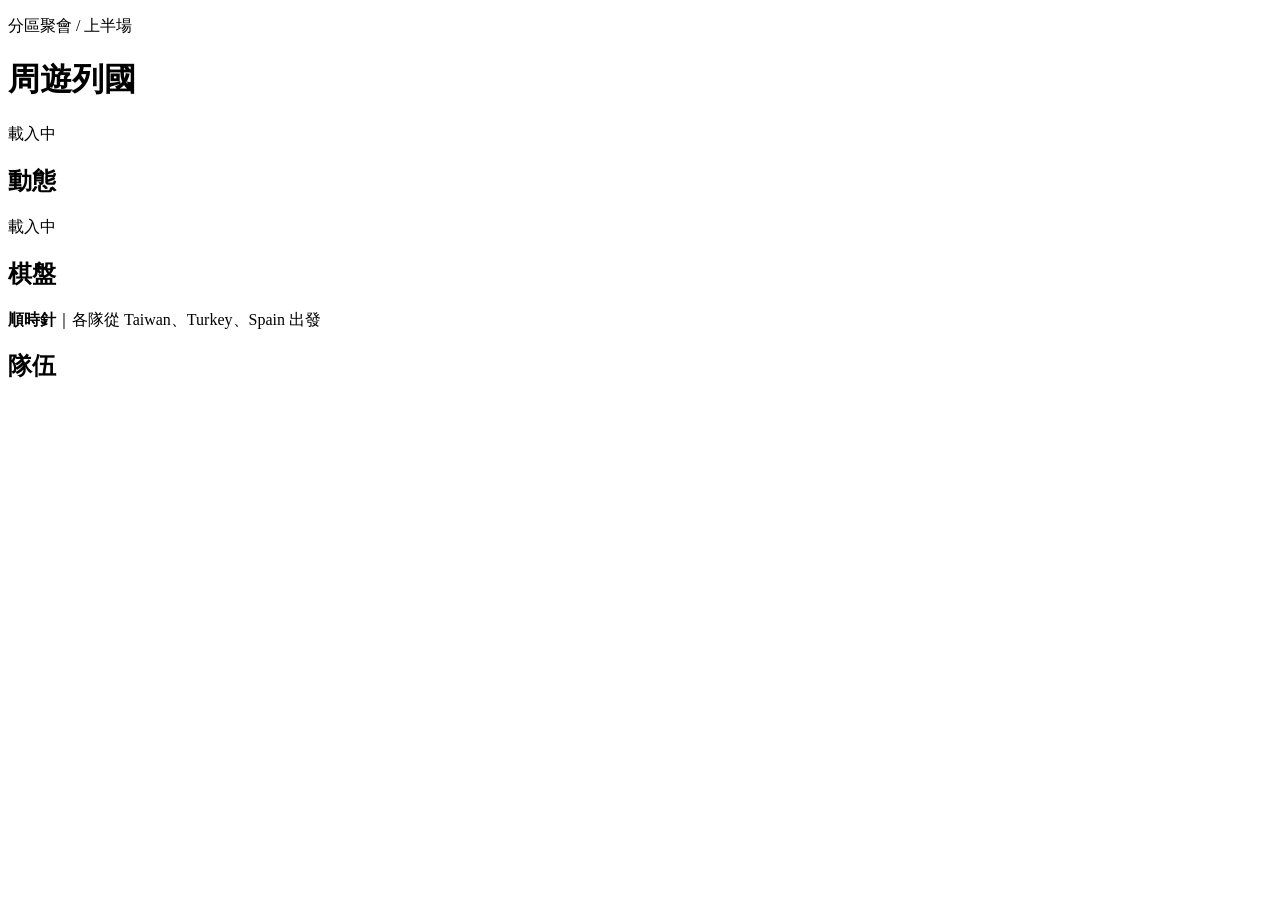
==== index.html @ 6ffcc4c1 "Add files via upload" ====
<!doctype html>
<html lang="zh-Hant">
<head>
<meta charset="utf-8">
<meta name="viewport" content="width=device-width,initial-scale=1,viewport-fit=cover">
<title>遊戲｜周遊列國｜World Check-in</title>
<meta name="description" content="分區聚會上半場「周遊列國」即時棋盤：20 國、3 隊、限時打卡佔領。">
<script>try{var t=localStorage.getItem("theme");if(t)document.documentElement.dataset.theme=t}catch(e){}</script>
<link rel="stylesheet" href="assets/site.css?v=20261111180000">
<link rel="stylesheet" href="assets/game.css?v=20261111180000">
</head>
<body data-wide="1">
<main class="wrap wide">
  <header class="page-head">
    <p class="crumb">分區聚會 / 上半場</p>
    <h1>周遊列國</h1>
    <p class="lede" id="lede">載入中</p>
  </header>

  <div class="stack">
  <section>
    <div class="sec-head"><h2>動態</h2></div>
    <div class="feed" id="feed"><div class="ev first"><span class="dot"></span><span class="msg">載入中</span></div></div>
  </section>

  <div class="play">
    <section>
      <div class="sec-head"><h2>棋盤</h2></div>
      <p class="starttag"><b>順時針</b>｜各隊從 Taiwan、Turkey、Spain 出發</p>
      <div class="board" id="board"></div>
      <section id="reveal-sec" hidden style="margin-top:48px">
        <div class="sec-head"><h2>食材揭曉</h2></div>
        <div id="reveal"></div>
      </section>
    </section>
    <aside class="side">
      <section id="admin-sec" hidden><div id="adminBox"></div></section>
      <section>
        <div class="sec-head"><h2>隊伍</h2></div>
        <div id="teams" style="display:grid;gap:32px"><div id="tc0"></div><div id="tc1"></div><div id="tc2"></div></div>
      </section>
    </aside>
  </div>
  </div>
</main>
<div class="toast" id="toast"></div>
<div class="modal" id="modal"><img id="modalImg" alt=""><div id="modalCap"></div></div>
<script src="assets/config.js?v=20261111180000"></script>
<script src="assets/site.js?v=20261111180000"></script>
<script src="assets/game.js?v=20261111180000"></script>
</body>
</html>
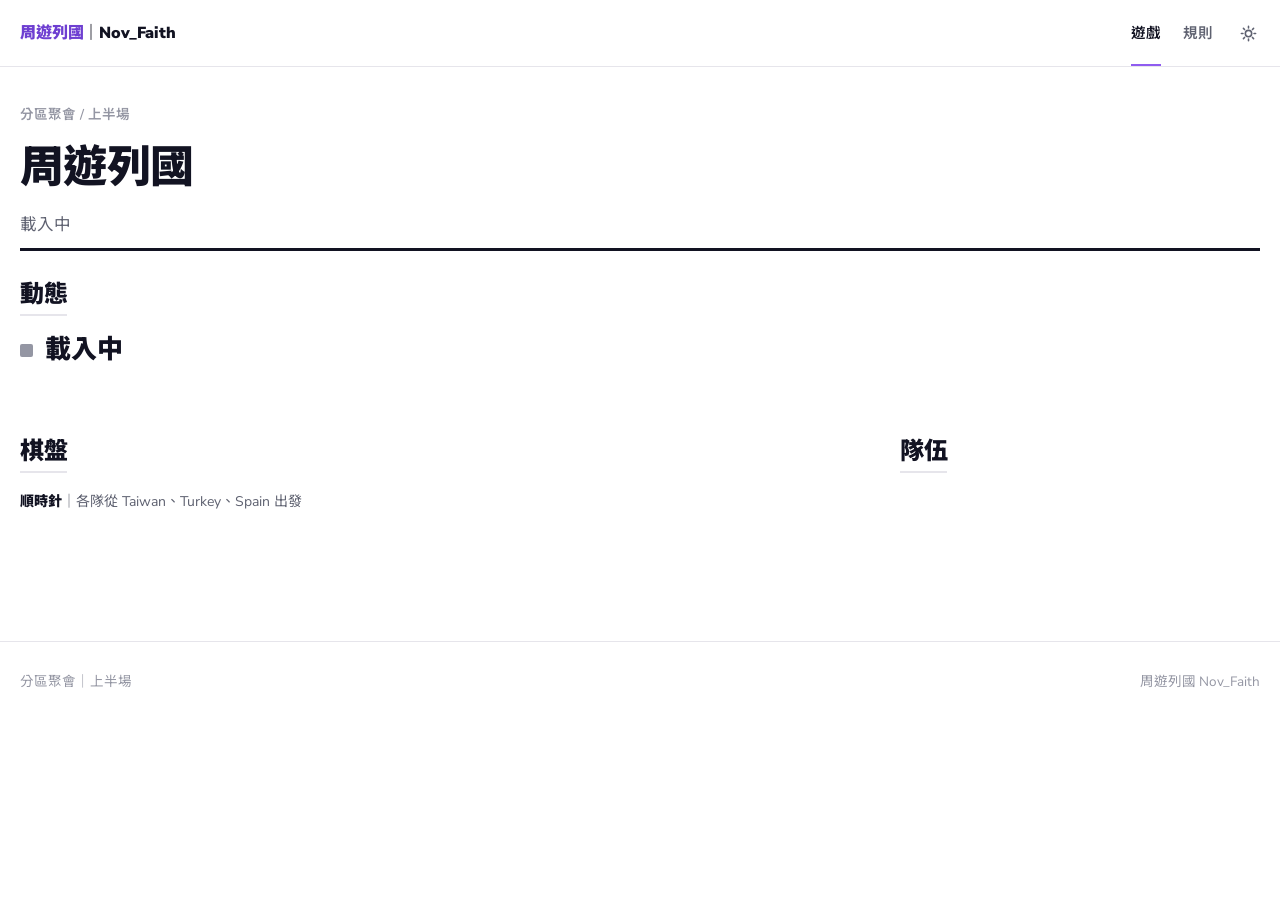
==== commit b7e8a7b3: "Add files via upload" ====
--- a/index.html
+++ b/index.html
@@ -3,11 +3,11 @@
 <head>
 <meta charset="utf-8">
 <meta name="viewport" content="width=device-width,initial-scale=1,viewport-fit=cover">
-<title>遊戲｜周遊列國｜World Check-in</title>
+<title>遊戲｜周遊列國｜Nov_Faith</title>
 <meta name="description" content="分區聚會上半場「周遊列國」即時棋盤：20 國、3 隊、限時打卡佔領。">
 <script>try{var t=localStorage.getItem("theme");if(t)document.documentElement.dataset.theme=t}catch(e){}</script>
-<link rel="stylesheet" href="assets/site.css?v=20261111180000">
-<link rel="stylesheet" href="assets/game.css?v=20261111180000">
+<link rel="stylesheet" href="site.css?v=20261111180000">
+<link rel="stylesheet" href="game.css?v=20261111180000">
 </head>
 <body data-wide="1">
 <main class="wrap wide">
@@ -45,8 +45,8 @@
 </main>
 <div class="toast" id="toast"></div>
 <div class="modal" id="modal"><img id="modalImg" alt=""><div id="modalCap"></div></div>
-<script src="assets/config.js?v=20261111180000"></script>
-<script src="assets/site.js?v=20261111180000"></script>
-<script src="assets/game.js?v=20261111180000"></script>
+<script src="config.js?v=20261111180000"></script>
+<script src="site.js?v=20261111180000"></script>
+<script src="game.js?v=20261111180000"></script>
 </body>
 </html>
--- a/site.css
+++ b/site.css
@@ -0,0 +1,212 @@
+/* 台大商研、國企推甄分享 — shared styles.
+   Editorial, rule-separated layout instead of card grids.
+   Light = Notion (white, purple), dark = Linear (#121322, indigo). Nunito Sans ≈ Avenir Next, loaded from Google Fonts for macOS + Windows. */
+@import url("https://fonts.googleapis.com/css2?family=Nunito+Sans:opsz,wght@6..12,400;6..12,600;6..12,700;6..12,800;6..12,900&family=Noto+Sans+TC:wght@400;500;700;900&display=swap");
+
+:root{
+  --bg:#FFFFFF; --bg-soft:#F7F6F3; --surface:#FFFFFF; --ink:#121322; --muted:#5E6170; --faint:#9496A3; --line:#E6E5EB; --rule:#121322;
+  --accent:#8F5CF0; --accent-ink:#6E3FD1; --accent-soft:#F1EAFE; --mark:rgba(160,110,245,.28); --on-accent:#FFFFFF;
+  --stamp:#B8410E; --stamp-soft:#FBEDE5;
+  --sc:#946000; --sc-soft:#FBF1DA; --ec:#0E7A5C; --ec-soft:#E1F3EC;
+  --shadow:none;
+  --f-body:"Nunito Sans","Noto Sans TC","PingFang TC","Microsoft JhengHei",sans-serif;
+  --f-display:var(--f-body); --f-mono:var(--f-body);
+  --radius:6px;
+  color-scheme:light;
+}
+@media (prefers-color-scheme:dark){:root:not([data-theme="light"]){
+  --bg:#121322; --bg-soft:#181A2C; --surface:#121322; --ink:#E3E4E6; --muted:#A1A4B5; --faint:#6F7287; --line:#26283C; --rule:#E3E4E6;
+  --accent:#606ACC; --accent-ink:#9EA5F4; --accent-soft:#1E2142; --mark:rgba(96,106,204,.45); --on-accent:#FFFFFF;
+  --stamp:#F2A07C; --stamp-soft:#2E201E;
+  --sc:#E6BB61; --sc-soft:#2B2416; --ec:#62CFA9; --ec-soft:#152B25;
+  color-scheme:dark}}
+:root[data-theme="dark"]{
+  --bg:#121322; --bg-soft:#181A2C; --surface:#121322; --ink:#E3E4E6; --muted:#A1A4B5; --faint:#6F7287; --line:#26283C; --rule:#E3E4E6;
+  --accent:#606ACC; --accent-ink:#9EA5F4; --accent-soft:#1E2142; --mark:rgba(96,106,204,.45); --on-accent:#FFFFFF;
+  --stamp:#F2A07C; --stamp-soft:#2E201E;
+  --sc:#E6BB61; --sc-soft:#2B2416; --ec:#62CFA9; --ec-soft:#152B25;
+  color-scheme:dark}
+
+/* 商研 = 紫、國企 = 青綠。國企頁把 accent 換成青綠。 */
+:root{--ba:#B1203F;--ib:#0B7A69}
+@media (prefers-color-scheme:dark){:root:not([data-theme="light"]){--ba:#F27D93;--ib:#5FD3BC}}
+:root[data-theme="dark"]{--ba:#F27D93;--ib:#5FD3BC}
+:root[data-dept="ba"]{--accent:#C8264A;--accent-ink:#A11D3A;--accent-soft:#FBE8ED;--mark:rgba(214,38,72,.20)}
+@media (prefers-color-scheme:dark){:root[data-dept="ba"]:not([data-theme="light"]){--accent:#EC6A86;--accent-ink:#F5A2B4;--accent-soft:#3A1E26;--mark:rgba(240,100,130,.36)}}
+:root[data-dept="ba"][data-theme="dark"]{--accent:#EC6A86;--accent-ink:#F5A2B4;--accent-soft:#3A1E26;--mark:rgba(240,100,130,.36)}
+:root[data-dept="ib"]{--accent:#16A08A;--accent-ink:#0B7563;--accent-soft:#E0F3EF;--mark:rgba(22,160,138,.24)}
+@media (prefers-color-scheme:dark){:root[data-dept="ib"]:not([data-theme="light"]){--accent:#3FBFA6;--accent-ink:#6FD8C3;--accent-soft:#15302B;--mark:rgba(63,191,166,.35)}}
+:root[data-dept="ib"][data-theme="dark"]{--accent:#3FBFA6;--accent-ink:#6FD8C3;--accent-soft:#15302B;--mark:rgba(63,191,166,.35)}
+.d-ba{color:var(--ba)}.d-ib{color:var(--ib)}
+/* 半截螢光筆：商研紫、國企青綠 */
+:root{--mark-ba:rgba(214,38,72,.20);--mark-ib:rgba(22,170,145,.26)}
+:root[data-theme="dark"]{--mark-ba:rgba(240,100,130,.36);--mark-ib:rgba(63,191,166,.38)}
+@media (prefers-color-scheme:dark){:root:not([data-theme="light"]){--mark-ba:rgba(240,100,130,.36);--mark-ib:rgba(63,191,166,.38)}}
+.hl-ba{background:linear-gradient(transparent 55%,var(--mark-ba) 55%);padding:0 2px}
+.hl-ib{background:linear-gradient(transparent 55%,var(--mark-ib) 55%);padding:0 2px}
+
+*{box-sizing:border-box}
+[hidden]{display:none!important}
+html{-webkit-text-size-adjust:100%}
+body{margin:0;background:var(--bg);color:var(--ink);font-family:var(--f-body);font-size:16px;line-height:1.8;-webkit-font-smoothing:antialiased}
+a{color:inherit;text-decoration:underline;text-decoration-color:var(--accent);text-decoration-thickness:1.5px;text-underline-offset:4px}
+a:hover{color:var(--accent-ink);text-decoration-thickness:2.5px}
+:focus-visible{outline:2px solid var(--accent);outline-offset:3px}
+h1,h2,h3{font-weight:900;letter-spacing:-.015em;line-height:1.25;margin:0}
+h1{font-size:clamp(32px,5vw,44px)}
+h2{font-size:24px}
+h3{font-size:18px;font-weight:800}
+p{margin:0}
+mark{background:linear-gradient(transparent 55%,var(--mark) 55%);color:inherit;padding:0 1px}
+.wrap{max-width:1080px;margin:0 auto;padding-left:max(20px,env(safe-area-inset-left,0px));padding-right:max(20px,env(safe-area-inset-right,0px))}
+.narrow{max-width:760px}
+.muted{color:var(--muted)}
+.small{font-size:14px}
+
+/* header */
+.topbar{position:sticky;top:0;z-index:40;border-bottom:1px solid var(--line);background:var(--bg)}
+.topbar .wrap{display:flex;align-items:center;gap:24px;min-height:64px}
+.brand{font-weight:900;font-size:16px;text-decoration:none;white-space:nowrap;letter-spacing:-.01em}
+.brand:hover{color:inherit}
+.brand span{color:var(--accent-ink)}
+.menu{display:flex;gap:22px;overflow-x:auto;scrollbar-width:none;margin-left:auto;min-width:0}
+.menu::-webkit-scrollbar{display:none}
+.menu a{flex:none;font-size:14.5px;font-weight:600;color:var(--muted);text-decoration:none;padding:20px 0 18px;border-bottom:2px solid transparent;white-space:nowrap}
+.menu a:hover{color:var(--ink)}
+.menu a[aria-current="page"]{color:var(--ink);border-bottom-color:var(--accent)}
+@media (max-width:760px){
+  .topbar .wrap{flex-wrap:wrap;gap:0 16px;padding-top:12px}
+  .menu{order:3;width:100%;margin-left:0;gap:18px}
+  .menu a{padding:10px 0 10px}
+}
+
+/* 顯示設定 */
+.prefs{position:relative;flex:none}
+.prefs-btn{display:flex;align-items:center;gap:6px;font:inherit;font-size:14px;font-weight:700;color:var(--muted);background:none;border:0;padding:6px 2px;cursor:pointer}
+.prefs-btn svg{width:19px;height:19px}
+.prefs-btn:hover,.prefs.open .prefs-btn,.prefs:hover .prefs-btn{color:var(--ink)}
+.prefs-pop{position:absolute;right:0;top:100%;min-width:220px;padding:14px 16px 12px;background:var(--bg);border:1px solid var(--line);border-radius:8px;box-shadow:0 14px 40px rgba(18,19,34,.14);opacity:0;visibility:hidden;transform:translateY(4px);transition:opacity .15s,transform .15s,visibility .15s;z-index:50}
+.prefs-pop::before{content:"";position:absolute;left:0;right:0;top:-12px;height:12px}
+.prefs:hover .prefs-pop,.prefs:focus-within .prefs-pop,.prefs.open .prefs-pop{opacity:1;visibility:visible;transform:none}
+.prefs .grp{font-size:12px;font-weight:800;color:var(--faint);margin:0 0 4px}
+.prefs .grp+.opts{margin-bottom:12px}
+.prefs .opts:last-child{margin-bottom:0}
+.prefs .opts{display:flex;gap:4px}
+.prefs .opts button{font:inherit;font-size:14px;font-weight:700;border:0;background:none;padding:4px 6px;border-radius:4px;color:var(--muted);cursor:pointer}
+.prefs .opts button:hover{background:var(--bg-soft);color:var(--ink)}
+.prefs .opts button[aria-pressed="true"]{color:var(--ink);font-weight:900}
+.prefs .opts button span{background:none;padding:0 2px}
+.prefs .opts button[aria-pressed="true"] .hl-ba{background:linear-gradient(transparent 55%,var(--mark-ba) 55%)}
+.prefs .opts button[aria-pressed="true"] .hl-ib{background:linear-gradient(transparent 55%,var(--mark-ib) 55%)}
+.prefs .opts button[aria-pressed="true"] .hl-all{background:linear-gradient(transparent 55%,var(--mark) 55%)}
+:root[data-only="ba"] [data-d="ib"],:root[data-only="ib"] [data-d="ba"]{display:none!important}
+:root[data-only] .cmp.two{table-layout:auto}
+
+.only-note{font-size:14px;color:var(--muted);margin:0}
+.only-note button{font:inherit;font-weight:800;color:var(--ink);background:none;border:0;padding:0;margin-left:6px;cursor:pointer;text-decoration:underline;text-decoration-color:var(--accent);text-underline-offset:4px}
+
+/* search */
+.search{position:relative;flex:0 1 190px;min-width:110px}
+.search input{width:100%;font:inherit;font-size:14px;line-height:1.4;padding:7px 10px 7px 30px;border:1px solid var(--line);border-radius:6px;color:var(--ink);
+  background:var(--bg-soft) no-repeat 10px center/14px url("data:image/svg+xml,%3Csvg xmlns='http://www.w3.org/2000/svg' viewBox='0 0 24 24' fill='none' stroke='%239496A3' stroke-width='2.4' stroke-linecap='round'%3E%3Ccircle cx='11' cy='11' r='7'/%3E%3Cpath d='m20 20-4-4'/%3E%3C/svg%3E")}
+.search input::placeholder{color:var(--faint)}
+.search input:focus{outline:none;border-color:var(--accent);background-color:var(--bg)}
+.search input::-webkit-search-cancel-button{-webkit-appearance:none}
+.sresults{position:absolute;right:0;top:calc(100% + 10px);width:min(540px,calc(100vw - 32px));max-height:min(70vh,560px);overflow:auto;background:var(--bg);border:1px solid var(--line);border-radius:8px;box-shadow:0 14px 40px rgba(18,19,34,.14);z-index:50;padding:6px 0}
+.sresults .grp{font-size:12px;font-weight:800;color:var(--faint);padding:12px 16px 4px;margin:0}
+.sresults a{display:grid;gap:1px;padding:8px 16px;text-decoration:none}
+.sresults a:hover,.sresults a.on{background:var(--bg-soft);color:inherit}
+.sresults .t{font-weight:800;font-size:14.5px;line-height:1.5}
+.sresults .s{font-size:13px;color:var(--muted);line-height:1.6}
+.sresults mark{background:var(--mark);padding:0 1px;border-radius:2px}
+.sresults .empty{padding:12px 16px;color:var(--muted);font-size:14px;margin:0}
+
+@media (max-width:760px){
+  .brand{order:1}
+  .prefs{order:1;margin-left:auto}
+  .search{order:2;flex:1 1 100%;margin-top:10px;position:static}
+  .topbar .wrap{position:relative}
+  .sresults{left:16px;right:16px;width:auto;top:calc(100% + 4px)}
+}
+
+/* page heading */
+main{padding-bottom:88px}
+.page-head{padding-block:48px 8px;display:grid;gap:14px;border-bottom:3px solid var(--rule);padding-bottom:24px;margin-bottom:28px}
+.crumb{font-size:13.5px;color:var(--faint);font-weight:600}
+.crumb a{color:var(--muted);text-decoration-color:var(--line)}
+.lede{color:var(--muted);font-size:16.5px}
+
+.stack{display:grid;gap:56px}
+section{display:grid;gap:16px}
+.sec-head{display:grid;gap:6px}
+.sec-head h2,.faq-group h2{display:flex;gap:14px;align-items:baseline;justify-self:start;width:fit-content;padding-bottom:5px;border-bottom:2px solid var(--line)}
+.sec-head h2 .no{font-size:15px;font-weight:900;color:var(--accent-ink);font-variant-numeric:tabular-nums}
+
+/* lists */
+.rules{list-style:none;margin:0;padding:0}
+.rules>li{border-top:1px solid var(--line);padding:16px 0}
+.rules>li:last-child{border-bottom:1px solid var(--line)}
+.links-inline{display:flex;flex-wrap:wrap;gap:6px 22px;font-weight:700}
+
+/* 心得文 */
+.src-cols{display:grid;grid-template-columns:repeat(2,minmax(0,1fr));column-gap:56px}
+@media (max-width:820px){.src-cols{grid-template-columns:1fr}}
+.src-year{display:grid;grid-template-columns:84px 1fr;gap:18px;border-top:1px solid var(--line);padding:18px 0;align-content:start}
+.src-year .yr{font-weight:900;font-size:28px;line-height:1;font-variant-numeric:tabular-nums;letter-spacing:-.02em}
+.src-items{list-style:none;margin:0;padding:0;display:grid;gap:12px}
+.src-items li{display:grid;gap:2px}
+.src-items a{font-weight:700;line-height:1.55}
+.src-items .meta{font-size:13px;color:var(--faint);font-weight:600;display:flex;flex-wrap:wrap;gap:4px 8px;align-items:center}
+.site{display:inline-block;font-size:11.5px;font-weight:800;letter-spacing:.02em;line-height:1;padding:4px 7px;border-radius:4px}
+.site.dcard{background:#006AA6;color:#fff}
+.site.notion,.site.ptt{background:#E9E9E7;color:#37352F}
+.site.medium{background:#000;color:#fff}
+.site.mine{background:var(--accent);color:var(--on-accent)}
+:root[data-theme="dark"] .site.notion,:root[data-theme="dark"] .site.ptt{background:#2E3045;color:#D5D7E0}
+:root[data-theme="dark"] .site.medium{box-shadow:inset 0 0 0 1px #3A3C52}
+@media (prefers-color-scheme:dark){:root:not([data-theme="light"]) .site.notion,:root:not([data-theme="light"]) .site.ptt{background:#2E3045;color:#D5D7E0}:root:not([data-theme="light"]) .site.medium{box-shadow:inset 0 0 0 1px #3A3C52}}
+@media (max-width:560px){.src-year{grid-template-columns:1fr;gap:10px}}
+.src-past{margin-top:36px;display:grid;gap:12px}
+.src-past h3{font-size:16px;padding-bottom:10px;border-bottom:2px solid var(--rule)}
+.src-past table{border-collapse:collapse;width:100%;font-size:14.5px}
+.src-past th{text-align:left;font-size:12.5px;font-weight:800;color:var(--faint);padding:0 16px 8px 0;border-bottom:1px solid var(--line)}
+.src-past td{padding:10px 16px 10px 0;border-bottom:1px dashed var(--line);vertical-align:top}
+.src-past td.y{font-weight:900;font-variant-numeric:tabular-nums;width:72px}
+.src-past td.h{color:var(--faint);font-size:13px;font-weight:600;white-space:nowrap;width:72px}
+.src-past td a{font-weight:600}
+
+main h2,.src-year,.src-past,.faq-group{scroll-margin-top:84px}
+
+/* side outline rail */
+.rail{position:fixed;right:22px;top:50%;transform:translateY(-50%);z-index:35;display:flex;flex-direction:column;align-items:flex-end;gap:9px;padding:10px 0 10px 18px}
+.rail button{display:block;width:16px;height:3px;border:0;padding:0;border-radius:2px;background:var(--line);cursor:pointer;transition:width .15s,background .15s}
+.rail button.on{width:24px;background:var(--ink)}
+.rail button:hover{background:var(--accent)}
+.rail-pop{position:absolute;right:40px;top:50%;transform:translateY(-50%);min-width:180px;max-width:260px;max-height:70vh;overflow:auto;background:var(--bg);border:1px solid var(--line);border-radius:8px;box-shadow:0 14px 40px rgba(18,19,34,.14);padding:6px;opacity:0;visibility:hidden;transition:opacity .15s,visibility .15s}
+.rail:hover .rail-pop,.rail:focus-within .rail-pop{opacity:1;visibility:visible}
+.rail-pop a{display:block;padding:6px 10px;border-radius:5px;font-size:13.5px;color:var(--muted);text-decoration:none;white-space:nowrap;overflow:hidden;text-overflow:ellipsis}
+.rail-pop a:hover{background:var(--bg-soft);color:var(--ink)}
+.rail-pop a.on{color:var(--ink);font-weight:800}
+.rail-pop a.sub{padding-left:22px;font-size:13px}
+@media (max-width:1200px){.rail{display:none}}
+
+/* footer */
+.foot{border-top:1px solid var(--line);padding-block:28px 48px;color:var(--faint);font-size:13.5px}
+.foot .wrap{display:flex;flex-wrap:wrap;gap:8px 24px;justify-content:space-between}
+.foot a{color:var(--muted);text-decoration-color:var(--line)}
+
+@media (prefers-reduced-motion:reduce){*{transition:none!important;scroll-behavior:auto!important}}
+
+@media (max-width:760px){
+  .search{flex:1 1 0}
+}
+
+/* left section index (wide screens only) */
+.lidx{position:fixed;top:132px;left:max(20px,calc((100vw - 1080px)/2 - 196px));width:168px;z-index:30;display:grid;gap:2px;padding-left:2px}
+.lidx a{display:grid;grid-template-columns:26px 1fr;align-items:baseline;padding:7px 0 7px 12px;border-left:2px solid var(--line);color:var(--faint);text-decoration:none;font-size:14px;line-height:1.35;transition:color .15s,border-color .15s}
+.lidx a .n{font-size:12px;font-weight:900;font-variant-numeric:tabular-nums}
+.lidx a:hover{color:var(--ink)}
+.lidx a.on{color:var(--ink);font-weight:800;border-left-color:var(--accent)}
+.lidx a.on .n{color:var(--accent-ink)}
+.lidx a[hidden]{display:none}
+@media (max-width:1439px){.lidx{display:none}}
--- a/game.css
+++ b/game.css
@@ -0,0 +1,120 @@
+/* 遊戲頁專用：延續 site.css 的編輯風（細線分隔、無卡片陰影、半截螢光筆）。 */
+:root{--t0:#5E86C7;--t1:#E3B84F;--t2:#6BAA82;--m0:rgba(94,134,199,.34);--m1:rgba(227,184,79,.42);--m2:rgba(107,170,130,.38)}
+:root[data-theme="dark"]{--m0:rgba(94,134,199,.5);--m1:rgba(227,184,79,.45);--m2:rgba(107,170,130,.5)}
+@media (prefers-color-scheme:dark){:root:not([data-theme="light"]){--m0:rgba(94,134,199,.5);--m1:rgba(227,184,79,.45);--m2:rgba(107,170,130,.5)}}
+.hl-t0{background:linear-gradient(transparent 55%,var(--m0) 55%);padding:0 2px}
+.hl-t1{background:linear-gradient(transparent 55%,var(--m1) 55%);padding:0 2px}
+.hl-t2{background:linear-gradient(transparent 55%,var(--m2) 55%);padding:0 2px}
+.wrap.wide{max-width:1280px}
+.page-head{padding-block:36px 8px}
+.state{font-weight:800}
+.setup{border-left:3px solid var(--stamp);padding:6px 0 6px 14px;color:var(--stamp)}
+
+.play{display:grid;grid-template-columns:minmax(0,1fr);gap:48px;align-items:start}
+@media (min-width:1100px){.play{grid-template-columns:minmax(0,1fr) 360px;gap:40px}}
+body.screen .play{grid-template-columns:minmax(0,1fr)}
+body.screen .side,body.screen .rail{display:none!important}
+
+/* 動態 */
+.feed{display:grid}
+.ev{display:flex;align-items:baseline;gap:12px;padding:9px 0;border-top:1px solid var(--line);color:var(--muted);font-size:15px}
+.ev:first-child{border-top:0;padding-top:0}
+.ev .dot{width:9px;height:9px;flex:none;background:var(--faint);border-radius:2px;align-self:center}
+.ev .msg{flex:1}
+.ev time{font-size:13px;font-variant-numeric:tabular-nums;color:var(--faint)}
+.ev .demo{font-size:12px;font-weight:800;color:var(--faint);border:1px solid var(--line);border-radius:3px;padding:0 6px;flex:none}
+.ev.first{color:var(--ink);font-weight:900;font-size:clamp(19px,2.6vw,26px);padding-bottom:12px;line-height:1.4}
+.ev.first .dot{width:13px;height:13px}
+
+/* 棋盤 */
+.board{display:grid;grid-template-columns:repeat(6,1fr);gap:5px;container-type:inline-size}
+.starttag{font-size:14px;color:var(--muted);margin-bottom:12px}
+.starttag b{font-weight:900;color:var(--ink)}
+.cell{position:relative;aspect-ratio:4/3;background:var(--bg-soft) center/cover no-repeat;border-radius:3px;overflow:hidden}
+.cell .cap{position:absolute;left:0;right:0;bottom:0;padding:.5cqw 1.2cqw .6cqw;background:color-mix(in srgb,var(--bg) 92%,transparent);color:var(--ink);
+  font-size:max(1.9cqw,8.5px);font-weight:800;line-height:1.3;white-space:nowrap;overflow:hidden;text-overflow:ellipsis}
+.cell .num{position:absolute;z-index:2;right:0;top:0;padding:.2cqw 1cqw;background:color-mix(in srgb,var(--bg) 92%,transparent);color:var(--muted);
+  font-size:max(1.7cqw,8px);font-weight:900;font-variant-numeric:tabular-nums;border-bottom-left-radius:3px}
+.cell.owned{cursor:pointer;box-shadow:inset 0 0 0 max(.8cqw,3px) var(--tc)}
+.cell.owned .cap{background:var(--tc);color:#121322}
+.cell .demo-tag{position:absolute;z-index:3;right:3%;bottom:16%;background:var(--accent);color:#fff;font-size:max(1.6cqw,8px);font-weight:900;padding:.2cqw .8cqw;border-radius:2px}
+.tokens{position:absolute;z-index:3;left:0;right:0;top:24%;display:flex;justify-content:center;gap:.7cqw}
+.token{width:max(4.6cqw,16px);height:max(4.6cqw,16px);border-radius:50%;border:max(.5cqw,2px) solid #fff;background:var(--tc);box-shadow:0 0 0 1px rgba(18,19,34,.45)}
+
+.center{grid-area:2/2/6/6;background:var(--bg-soft);border-top:3px solid var(--rule);border-radius:3px;position:relative}
+.center .in{position:absolute;inset:0;padding:2.5cqw 4cqw;display:flex;flex-direction:column;align-items:center;justify-content:center;text-align:center}
+.tlabel{font-size:max(2.1cqw,10px);font-weight:800;color:var(--muted);margin-bottom:.8cqw}
+.timer{font-size:max(11cqw,34px);font-weight:900;line-height:1;font-variant-numeric:tabular-nums;letter-spacing:-.02em}
+.rank{width:100%;max-width:62cqw;margin-top:2.4cqw}
+.rk{display:flex;align-items:baseline;gap:1.6cqw;font-size:max(2.9cqw,11px);font-weight:700;padding:.7cqw 0;border-top:1px solid var(--line)}
+.rk .pos{width:6.4cqw;text-align:left;font-weight:900;font-size:max(2.2cqw,9px);color:var(--faint)}
+.rk .who{flex:1;text-align:left}
+.rk .pt{font-size:max(3.6cqw,13px);font-weight:900;font-variant-numeric:tabular-nums}
+
+/* 隊伍 */
+.side{display:grid;gap:44px}
+.team{border-top:3px solid var(--rule);padding-top:14px;display:grid;gap:8px}
+.team .th{display:flex;align-items:baseline;gap:10px}
+.team .th h3{flex:1;font-size:20px}
+.team .sc{font-size:34px;font-weight:900;line-height:1;font-variant-numeric:tabular-nums}
+.team .sc small{font-size:13px;color:var(--faint);font-weight:700;margin-left:4px}
+.team .meta{color:var(--muted);font-size:14px;font-weight:600}
+.status{border-left:3px solid var(--accent);padding:4px 0 4px 14px;font-size:15px;font-weight:700}
+.status.go{border-left-color:var(--stamp)}
+.status.idle{border-left-color:var(--line);color:var(--muted)}
+.tflag{width:56px;flex:none;border:1px solid var(--line);border-radius:2px}
+.row{display:flex;gap:8px;flex-wrap:wrap;align-items:center}
+.btn{font:inherit;font-size:14px;font-weight:800;color:var(--ink);background:none;border:1px solid var(--rule);border-radius:4px;padding:7px 13px;cursor:pointer}
+.btn:hover{background:var(--bg-soft)}
+.btn.pri{background:var(--accent);border-color:var(--accent);color:#fff}
+.btn.pri:hover{background:var(--accent-ink);border-color:var(--accent-ink)}
+.btn.sm{padding:4px 10px;font-size:13px}
+.btn:disabled{opacity:.35;cursor:default}
+.dice{display:flex;gap:6px;flex-wrap:wrap;margin-top:6px;align-items:center}
+.dice .n{width:36px;padding:4px 0;text-align:center}
+.hint{color:var(--muted);font-size:13px}
+.upl{margin-top:10px;display:grid;gap:8px}
+.upl input[type=file]{font:inherit;font-size:13px;max-width:100%}
+.preview{width:100%;max-height:240px;object-fit:contain;border:1px solid var(--line);border-radius:3px;display:none;background:var(--bg-soft)}
+.upl .btn.pri{width:100%;padding:11px;font-size:15px}
+
+/* 主持人 */
+.adm{border-top:3px solid var(--rule);padding-top:14px;display:grid;gap:10px}
+.adm h3{font-size:20px}
+.adm input[type=number]{font:inherit;font-size:14px;padding:5px 8px;border:1px solid var(--line);border-radius:4px;width:76px;background:var(--bg);color:var(--ink)}
+.adm .tm{border-top:1px solid var(--line);padding-top:10px}
+.chip{display:inline-flex;gap:4px;align-items:center;border:1px solid var(--line);border-radius:3px;padding:1px 3px 1px 8px;margin:4px 4px 0 0;font-size:13px;font-weight:700}
+.chip button{border:0;background:none;color:var(--muted);cursor:pointer;font-size:15px;line-height:1;padding:0 4px}
+.chip button:hover{color:var(--stamp)}
+
+/* 結束後揭曉 */
+.reveal{display:grid;gap:12px}
+.reveal h3{font-size:17px;margin-top:8px}
+.items{display:flex;flex-wrap:wrap;gap:6px}
+.items span{border:1px solid var(--line);border-radius:3px;padding:2px 10px;font-weight:700;font-size:14px}
+.items small{color:var(--faint)}
+.all{display:grid;grid-template-columns:repeat(auto-fill,minmax(190px,1fr));gap:8px 16px;font-size:14px;margin-top:8px}
+.all div{display:flex;gap:8px;align-items:center}
+.all img{width:30px;border:1px solid var(--line);border-radius:2px}
+
+.toast{position:fixed;left:50%;bottom:22px;transform:translateX(-50%);background:var(--ink);color:var(--bg);padding:10px 20px;border-radius:4px;font-weight:700;z-index:50;max-width:90vw;display:none}
+.modal{position:fixed;inset:0;background:rgba(18,19,34,.86);display:none;flex-direction:column;align-items:center;justify-content:center;z-index:60;padding:16px;gap:12px;color:#fff;font-weight:700}
+.modal img{max-width:100%;max-height:82vh;border-radius:3px}
+
+/* 規則頁 */
+.flow{list-style:none;margin:0;padding:0;counter-reset:s}
+.flow li{counter-increment:s;display:grid;grid-template-columns:44px 1fr;gap:12px;border-top:1px solid var(--line);padding:14px 0}
+.flow li:last-child{border-bottom:1px solid var(--line)}
+.flow li::before{content:counter(s,decimal-leading-zero);font-weight:900;color:var(--accent-ink);font-variant-numeric:tabular-nums}
+.flow b{font-weight:900}
+.facts{display:grid;grid-template-columns:repeat(auto-fit,minmax(200px,1fr));gap:0 40px}
+.fact{border-top:2px solid var(--rule);padding:14px 0 18px;display:grid;gap:4px}
+.fact .big{font-size:44px;font-weight:900;line-height:1.1;color:var(--accent-ink);font-variant-numeric:tabular-nums}
+.fact span{color:var(--muted);font-size:14.5px}
+.flaggrid{display:grid;grid-template-columns:repeat(auto-fill,minmax(150px,1fr));gap:14px 18px}
+.flaggrid figure{margin:0;display:grid;gap:4px}
+.flaggrid img{width:100%;aspect-ratio:3/2;object-fit:cover;border:1px solid var(--line);border-radius:2px}
+.flaggrid figcaption{font-size:13.5px;font-weight:700}
+.flaggrid figcaption i{font-style:normal;color:var(--faint);margin-right:6px;font-variant-numeric:tabular-nums}
+.hl-all{background:linear-gradient(transparent 55%,var(--mark) 55%);padding:0 2px}
+.cell::after{content:"";position:absolute;inset:0;border:1px solid rgba(18,19,34,.22);border-radius:3px;pointer-events:none;z-index:4}
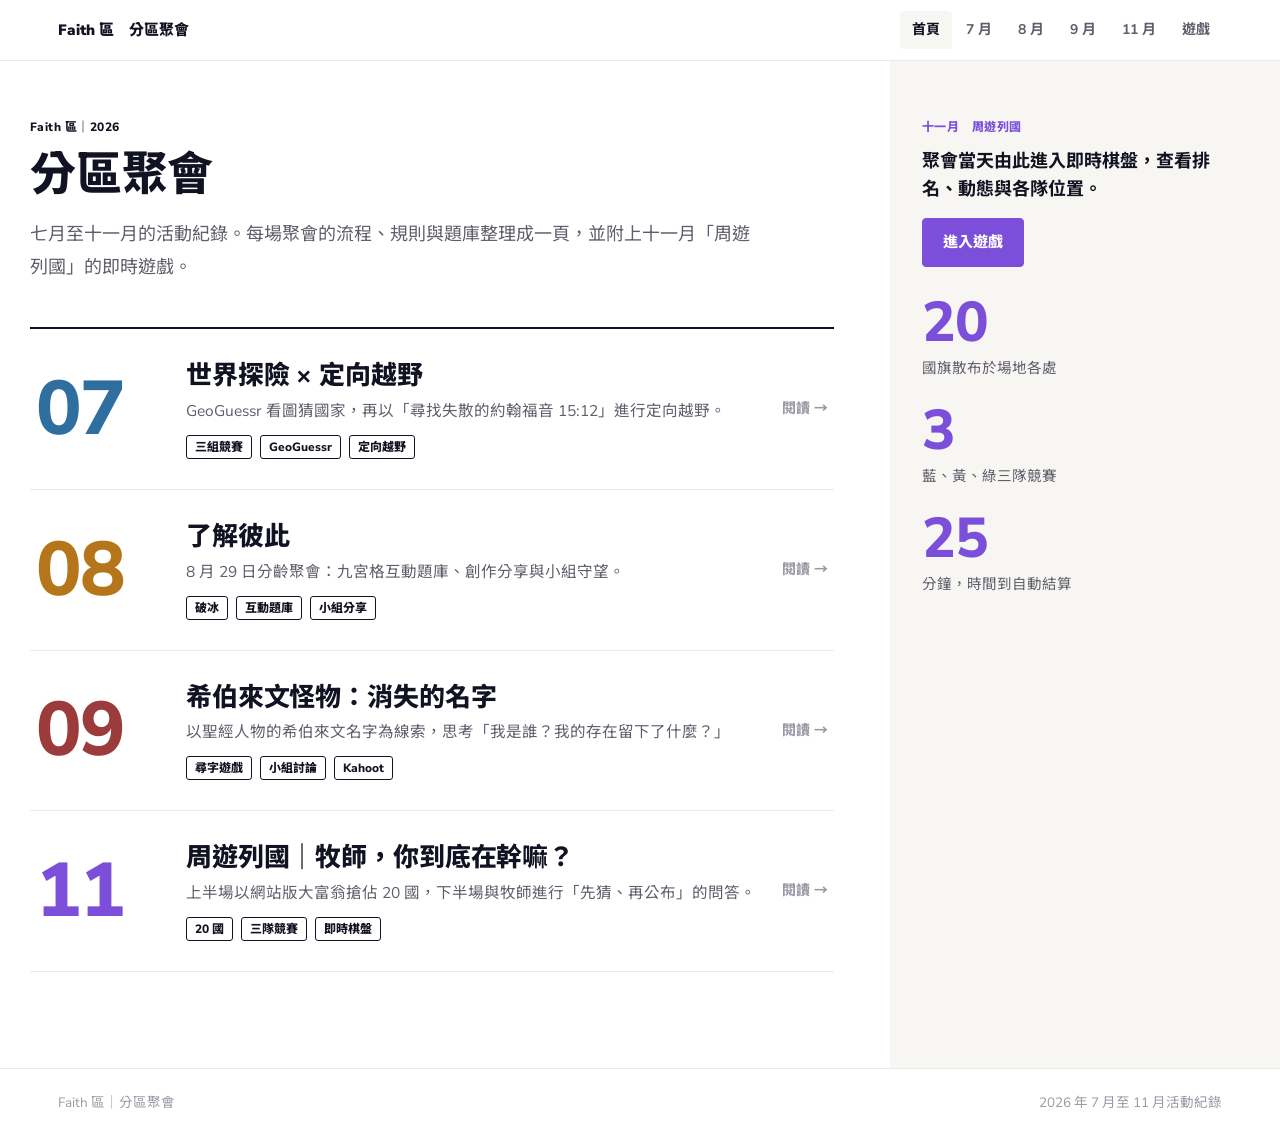
==== commit c237eff7: "Add Jul/Aug/Sep pages, new home, per-month styles Co-Authored-By: Claude Opus 5.5 <noreply@anthropic" ====
--- a/index.html
+++ b/index.html
@@ -3,50 +3,61 @@
 <head>
 <meta charset="utf-8">
 <meta name="viewport" content="width=device-width,initial-scale=1,viewport-fit=cover">
-<title>遊戲｜周遊列國｜Nov_Faith</title>
-<meta name="description" content="分區聚會上半場「周遊列國」即時棋盤：20 國、3 隊、限時打卡佔領。">
-<script>try{var t=localStorage.getItem("theme");if(t)document.documentElement.dataset.theme=t}catch(e){}</script>
-<link rel="stylesheet" href="site.css?v=20261111180000">
-<link rel="stylesheet" href="game.css?v=20261111180000">
+<title>Faith 區｜分區聚會</title>
+<meta name="description" content="Faith 區分區聚會 2026 年 7 月至 11 月的活動流程、題庫與規則。">
+<link rel="stylesheet" href="site.css?v=20261112000000">
+<link rel="stylesheet" href="home.css?v=20261112000000">
 </head>
-<body data-wide="1">
-<main class="wrap wide">
-  <header class="page-head">
-    <p class="crumb">分區聚會 / 上半場</p>
-    <h1>周遊列國</h1>
-    <p class="lede" id="lede">載入中</p>
-  </header>
+<body data-page="home">
+<div class="page">
+  <main class="main">
+    <p class="eyebrow">Faith 區｜2026</p>
+    <h1>分區聚會</h1>
+    <p class="lede">七月至十一月的活動紀錄。每場聚會的流程、規則與題庫整理成一頁，並附上十一月「周遊列國」的即時遊戲。</p>
 
-  <div class="stack">
-  <section>
-    <div class="sec-head"><h2>動態</h2></div>
-    <div class="feed" id="feed"><div class="ev first"><span class="dot"></span><span class="msg">載入中</span></div></div>
-  </section>
+    <div class="months">
+      <a class="mrow" href="jul.html">
+        <div class="no c-jul">07</div>
+        <div><h2>世界探險 × 定向越野</h2><p class="sub">GeoGuessr 看圖猜國家，再以「尋找失散的約翰福音 15:12」進行定向越野。</p>
+          <div class="tags"><span class="tag">三組競賽</span><span class="tag">GeoGuessr</span><span class="tag">定向越野</span></div></div>
+        <div class="go">閱讀 →</div>
+      </a>
+      <a class="mrow" href="aug.html">
+        <div class="no c-aug">08</div>
+        <div><h2>了解彼此</h2><p class="sub">8 月 29 日分齡聚會：九宮格互動題庫、創作分享與小組守望。</p>
+          <div class="tags"><span class="tag">破冰</span><span class="tag">互動題庫</span><span class="tag">小組分享</span></div></div>
+        <div class="go">閱讀 →</div>
+      </a>
+      <a class="mrow" href="sep.html">
+        <div class="no c-sep">09</div>
+        <div><h2>希伯來文怪物：消失的名字</h2><p class="sub">以聖經人物的希伯來文名字為線索，思考「我是誰？我的存在留下了什麼？」</p>
+          <div class="tags"><span class="tag">尋字遊戲</span><span class="tag">小組討論</span><span class="tag">Kahoot</span></div></div>
+        <div class="go">閱讀 →</div>
+      </a>
+      <a class="mrow now" href="nov.html">
+        <div class="no c-nov">11</div>
+        <div><h2>周遊列國｜牧師，你到底在幹嘛？</h2><p class="sub">上半場以網站版大富翁搶佔 20 國，下半場與牧師進行「先猜、再公布」的問答。</p>
+          <div class="tags"><span class="tag">20 國</span><span class="tag">三隊競賽</span><span class="tag">即時棋盤</span></div></div>
+        <div class="go">閱讀 →</div>
+      </a>
+    </div>
+  </main>
 
-  <div class="play">
-    <section>
-      <div class="sec-head"><h2>棋盤</h2></div>
-      <p class="starttag"><b>順時針</b>｜各隊從 Taiwan、Turkey、Spain 出發</p>
-      <div class="board" id="board"></div>
-      <section id="reveal-sec" hidden style="margin-top:48px">
-        <div class="sec-head"><h2>食材揭曉</h2></div>
-        <div id="reveal"></div>
-      </section>
-    </section>
-    <aside class="side">
-      <section id="admin-sec" hidden><div id="adminBox"></div></section>
-      <section>
-        <div class="sec-head"><h2>隊伍</h2></div>
-        <div id="teams" style="display:grid;gap:32px"><div id="tc0"></div><div id="tc1"></div><div id="tc2"></div></div>
-      </section>
-    </aside>
-  </div>
-  </div>
-</main>
-<div class="toast" id="toast"></div>
-<div class="modal" id="modal"><img id="modalImg" alt=""><div id="modalCap"></div></div>
-<script src="config.js?v=20261111180000"></script>
-<script src="site.js?v=20261111180000"></script>
-<script src="game.js?v=20261111180000"></script>
+  <aside class="panel">
+    <div class="stick">
+      <div>
+        <div class="p-title c-nov">十一月　周遊列國</div>
+        <p style="font-weight:700;font-size:18px;line-height:1.6;margin-bottom:14px">聚會當天由此進入即時棋盤，查看排名、動態與各隊位置。</p>
+        <a class="btn" href="game.html" style="background:#7B4FD9;border-color:#7B4FD9">進入遊戲</a>
+      </div>
+      <div class="facts">
+        <div class="fact"><div class="big">20</div><span>國旗散布於場地各處</span></div>
+        <div class="fact"><div class="big">3</div><span>藍、黃、綠三隊競賽</span></div>
+        <div class="fact"><div class="big">25</div><span>分鐘，時間到自動結算</span></div>
+      </div>
+    </div>
+  </aside>
+</div>
+<script src="site.js?v=20261112000000"></script>
 </body>
 </html>
--- a/site.css
+++ b/site.css
@@ -1,212 +1,102 @@
-/* 台大商研、國企推甄分享 — shared styles.
-   Editorial, rule-separated layout instead of card grids.
-   Light = Notion (white, purple), dark = Linear (#121322, indigo). Nunito Sans ≈ Avenir Next, loaded from Google Fonts for macOS + Windows. */
-@import url("https://fonts.googleapis.com/css2?family=Nunito+Sans:opsz,wght@6..12,400;6..12,600;6..12,700;6..12,800;6..12,900&family=Noto+Sans+TC:wght@400;500;700;900&display=swap");
+/* Faith 區｜分區聚會 — 共用樣式（沿用簡報的 Notion 紫：白底、紫色重點、右側淡紫面板）。
+   每一頁的版面依內容各自安排，這裡只放共用的色票、字型與元件。 */
+@import url("https://fonts.googleapis.com/css2?family=Nunito+Sans:wght@400;600;700;800;900&family=Noto+Sans+TC:wght@400;500;700;900&display=swap");
 
 :root{
-  --bg:#FFFFFF; --bg-soft:#F7F6F3; --surface:#FFFFFF; --ink:#121322; --muted:#5E6170; --faint:#9496A3; --line:#E6E5EB; --rule:#121322;
-  --accent:#8F5CF0; --accent-ink:#6E3FD1; --accent-soft:#F1EAFE; --mark:rgba(160,110,245,.28); --on-accent:#FFFFFF;
-  --stamp:#B8410E; --stamp-soft:#FBEDE5;
-  --sc:#946000; --sc-soft:#FBF1DA; --ec:#0E7A5C; --ec-soft:#E1F3EC;
-  --shadow:none;
-  --f-body:"Nunito Sans","Noto Sans TC","PingFang TC","Microsoft JhengHei",sans-serif;
-  --f-display:var(--f-body); --f-mono:var(--f-body);
-  --radius:6px;
+  --bg:#FFFFFF; --bg-soft:#F7F6F3; --ink:#121322; --muted:#5F5E6B; --faint:#9A99A6;
+  --line:#E9E9E7; --rule:#121322;
+  --accent:#7B4FD9; --accent-ink:#7B4FD9; --accent-soft:#EFE8FB; --mark:rgba(123,79,217,.22);
+  --red:#D44C47; --green:#448361; --stamp:#D44C47;
+  --f:"Avenir Next","Nunito Sans","PingFang TC","Noto Sans TC","Microsoft JhengHei",sans-serif;
   color-scheme:light;
 }
-@media (prefers-color-scheme:dark){:root:not([data-theme="light"]){
-  --bg:#121322; --bg-soft:#181A2C; --surface:#121322; --ink:#E3E4E6; --muted:#A1A4B5; --faint:#6F7287; --line:#26283C; --rule:#E3E4E6;
-  --accent:#606ACC; --accent-ink:#9EA5F4; --accent-soft:#1E2142; --mark:rgba(96,106,204,.45); --on-accent:#FFFFFF;
-  --stamp:#F2A07C; --stamp-soft:#2E201E;
-  --sc:#E6BB61; --sc-soft:#2B2416; --ec:#62CFA9; --ec-soft:#152B25;
-  color-scheme:dark}}
-:root[data-theme="dark"]{
-  --bg:#121322; --bg-soft:#181A2C; --surface:#121322; --ink:#E3E4E6; --muted:#A1A4B5; --faint:#6F7287; --line:#26283C; --rule:#E3E4E6;
-  --accent:#606ACC; --accent-ink:#9EA5F4; --accent-soft:#1E2142; --mark:rgba(96,106,204,.45); --on-accent:#FFFFFF;
-  --stamp:#F2A07C; --stamp-soft:#2E201E;
-  --sc:#E6BB61; --sc-soft:#2B2416; --ec:#62CFA9; --ec-soft:#152B25;
-  color-scheme:dark}
-
-/* 商研 = 紫、國企 = 青綠。國企頁把 accent 換成青綠。 */
-:root{--ba:#B1203F;--ib:#0B7A69}
-@media (prefers-color-scheme:dark){:root:not([data-theme="light"]){--ba:#F27D93;--ib:#5FD3BC}}
-:root[data-theme="dark"]{--ba:#F27D93;--ib:#5FD3BC}
-:root[data-dept="ba"]{--accent:#C8264A;--accent-ink:#A11D3A;--accent-soft:#FBE8ED;--mark:rgba(214,38,72,.20)}
-@media (prefers-color-scheme:dark){:root[data-dept="ba"]:not([data-theme="light"]){--accent:#EC6A86;--accent-ink:#F5A2B4;--accent-soft:#3A1E26;--mark:rgba(240,100,130,.36)}}
-:root[data-dept="ba"][data-theme="dark"]{--accent:#EC6A86;--accent-ink:#F5A2B4;--accent-soft:#3A1E26;--mark:rgba(240,100,130,.36)}
-:root[data-dept="ib"]{--accent:#16A08A;--accent-ink:#0B7563;--accent-soft:#E0F3EF;--mark:rgba(22,160,138,.24)}
-@media (prefers-color-scheme:dark){:root[data-dept="ib"]:not([data-theme="light"]){--accent:#3FBFA6;--accent-ink:#6FD8C3;--accent-soft:#15302B;--mark:rgba(63,191,166,.35)}}
-:root[data-dept="ib"][data-theme="dark"]{--accent:#3FBFA6;--accent-ink:#6FD8C3;--accent-soft:#15302B;--mark:rgba(63,191,166,.35)}
-.d-ba{color:var(--ba)}.d-ib{color:var(--ib)}
-/* 半截螢光筆：商研紫、國企青綠 */
-:root{--mark-ba:rgba(214,38,72,.20);--mark-ib:rgba(22,170,145,.26)}
-:root[data-theme="dark"]{--mark-ba:rgba(240,100,130,.36);--mark-ib:rgba(63,191,166,.38)}
-@media (prefers-color-scheme:dark){:root:not([data-theme="light"]){--mark-ba:rgba(240,100,130,.36);--mark-ib:rgba(63,191,166,.38)}}
-.hl-ba{background:linear-gradient(transparent 55%,var(--mark-ba) 55%);padding:0 2px}
-.hl-ib{background:linear-gradient(transparent 55%,var(--mark-ib) 55%);padding:0 2px}
-
 *{box-sizing:border-box}
 [hidden]{display:none!important}
 html{-webkit-text-size-adjust:100%}
-body{margin:0;background:var(--bg);color:var(--ink);font-family:var(--f-body);font-size:16px;line-height:1.8;-webkit-font-smoothing:antialiased}
-a{color:inherit;text-decoration:underline;text-decoration-color:var(--accent);text-decoration-thickness:1.5px;text-underline-offset:4px}
-a:hover{color:var(--accent-ink);text-decoration-thickness:2.5px}
+body{margin:0;background:var(--bg);color:var(--ink);font-family:var(--f);font-size:16px;line-height:1.8;-webkit-font-smoothing:antialiased}
+a{color:inherit;text-decoration-color:var(--accent);text-decoration-thickness:1.5px;text-underline-offset:4px}
+a:hover{color:var(--accent)}
 :focus-visible{outline:2px solid var(--accent);outline-offset:3px}
-h1,h2,h3{font-weight:900;letter-spacing:-.015em;line-height:1.25;margin:0}
-h1{font-size:clamp(32px,5vw,44px)}
-h2{font-size:24px}
-h3{font-size:18px;font-weight:800}
-p{margin:0}
-mark{background:linear-gradient(transparent 55%,var(--mark) 55%);color:inherit;padding:0 1px}
-.wrap{max-width:1080px;margin:0 auto;padding-left:max(20px,env(safe-area-inset-left,0px));padding-right:max(20px,env(safe-area-inset-right,0px))}
-.narrow{max-width:760px}
-.muted{color:var(--muted)}
-.small{font-size:14px}
+h1,h2,h3,h4,p,ul,ol,figure,blockquote{margin:0}
+h1,h2,h3,h4{font-weight:800;line-height:1.3;letter-spacing:-.005em}
+img{max-width:100%}
 
-/* header */
-.topbar{position:sticky;top:0;z-index:40;border-bottom:1px solid var(--line);background:var(--bg)}
-.topbar .wrap{display:flex;align-items:center;gap:24px;min-height:64px}
-.brand{font-weight:900;font-size:16px;text-decoration:none;white-space:nowrap;letter-spacing:-.01em}
-.brand:hover{color:inherit}
-.brand span{color:var(--accent-ink)}
-.menu{display:flex;gap:22px;overflow-x:auto;scrollbar-width:none;margin-left:auto;min-width:0}
-.menu::-webkit-scrollbar{display:none}
-.menu a{flex:none;font-size:14.5px;font-weight:600;color:var(--muted);text-decoration:none;padding:20px 0 18px;border-bottom:2px solid transparent;white-space:nowrap}
-.menu a:hover{color:var(--ink)}
-.menu a[aria-current="page"]{color:var(--ink);border-bottom-color:var(--accent)}
-@media (max-width:760px){
-  .topbar .wrap{flex-wrap:wrap;gap:0 16px;padding-top:12px}
-  .menu{order:3;width:100%;margin-left:0;gap:18px}
-  .menu a{padding:10px 0 10px}
+/* 頁首 */
+.top{position:sticky;top:0;z-index:40;background:var(--bg);border-bottom:1px solid var(--line)}
+.top .in{max-width:1220px;margin:0 auto;padding:0 28px;display:flex;align-items:center;gap:28px;min-height:60px}
+.brand{font-weight:800;font-size:15px;text-decoration:none;white-space:nowrap;color:var(--ink)}
+.brand b{color:var(--accent);font-weight:900}
+.nav{display:flex;gap:2px;margin-left:auto;overflow-x:auto;scrollbar-width:none}
+.nav::-webkit-scrollbar{display:none}
+.nav a{padding:6px 12px;font-size:14px;font-weight:700;color:var(--muted);text-decoration:none;border-radius:4px;white-space:nowrap}
+.nav a:hover{color:var(--ink);background:var(--bg-soft)}
+.nav a[aria-current="page"]{color:var(--accent);background:var(--accent-soft)}
+@media (max-width:640px){.top .in{flex-wrap:wrap;gap:0 12px;padding:10px 16px 6px}.nav{width:100%;margin-left:-12px}}
+
+/* 版面：主欄＋右側淡紫面板 */
+.page{display:grid;grid-template-columns:minmax(28px,1fr) minmax(0,860px) 360px minmax(0,1fr)}
+.main{grid-column:2;padding:56px 56px 96px 0;min-width:0}
+.panel{grid-column:3 / span 2;background:var(--accent-soft);padding:56px 32px 96px}
+.panel .stick{position:sticky;top:84px;max-width:296px;display:grid;gap:28px}
+.p-title{font-size:12px;font-weight:800;color:var(--accent);letter-spacing:.04em;margin-bottom:8px}
+@media (max-width:1000px){
+  .page{display:block}
+  .main{padding:36px 20px 40px}
+  .panel{padding:32px 20px 48px}
+  .panel .stick{position:static;max-width:none}
 }
 
-/* 顯示設定 */
-.prefs{position:relative;flex:none}
-.prefs-btn{display:flex;align-items:center;gap:6px;font:inherit;font-size:14px;font-weight:700;color:var(--muted);background:none;border:0;padding:6px 2px;cursor:pointer}
-.prefs-btn svg{width:19px;height:19px}
-.prefs-btn:hover,.prefs.open .prefs-btn,.prefs:hover .prefs-btn{color:var(--ink)}
-.prefs-pop{position:absolute;right:0;top:100%;min-width:220px;padding:14px 16px 12px;background:var(--bg);border:1px solid var(--line);border-radius:8px;box-shadow:0 14px 40px rgba(18,19,34,.14);opacity:0;visibility:hidden;transform:translateY(4px);transition:opacity .15s,transform .15s,visibility .15s;z-index:50}
-.prefs-pop::before{content:"";position:absolute;left:0;right:0;top:-12px;height:12px}
-.prefs:hover .prefs-pop,.prefs:focus-within .prefs-pop,.prefs.open .prefs-pop{opacity:1;visibility:visible;transform:none}
-.prefs .grp{font-size:12px;font-weight:800;color:var(--faint);margin:0 0 4px}
-.prefs .grp+.opts{margin-bottom:12px}
-.prefs .opts:last-child{margin-bottom:0}
-.prefs .opts{display:flex;gap:4px}
-.prefs .opts button{font:inherit;font-size:14px;font-weight:700;border:0;background:none;padding:4px 6px;border-radius:4px;color:var(--muted);cursor:pointer}
-.prefs .opts button:hover{background:var(--bg-soft);color:var(--ink)}
-.prefs .opts button[aria-pressed="true"]{color:var(--ink);font-weight:900}
-.prefs .opts button span{background:none;padding:0 2px}
-.prefs .opts button[aria-pressed="true"] .hl-ba{background:linear-gradient(transparent 55%,var(--mark-ba) 55%)}
-.prefs .opts button[aria-pressed="true"] .hl-ib{background:linear-gradient(transparent 55%,var(--mark-ib) 55%)}
-.prefs .opts button[aria-pressed="true"] .hl-all{background:linear-gradient(transparent 55%,var(--mark) 55%)}
-:root[data-only="ba"] [data-d="ib"],:root[data-only="ib"] [data-d="ba"]{display:none!important}
-:root[data-only] .cmp.two{table-layout:auto}
+/* 標題 */
+.eyebrow{font-size:12px;font-weight:800;color:var(--accent);letter-spacing:.04em}
+h1{font-size:clamp(34px,5vw,46px);margin:6px 0 14px}
+.lede{font-size:18px;color:var(--muted);max-width:40em}
+.sec{margin-top:64px}
+.sec>h2{font-size:26px;margin-bottom:6px}
+.sec>.sub{color:var(--muted);margin-bottom:20px}
+.kick{font-size:12px;font-weight:800;color:var(--accent);letter-spacing:.04em;margin-bottom:2px}
 
-.only-note{font-size:14px;color:var(--muted);margin:0}
-.only-note button{font:inherit;font-weight:800;color:var(--ink);background:none;border:0;padding:0;margin-left:6px;cursor:pointer;text-decoration:underline;text-decoration-color:var(--accent);text-underline-offset:4px}
+/* 強調（對應簡報的【】） */
+.em{color:var(--accent);font-weight:800;text-decoration:underline;text-decoration-thickness:3px;text-underline-offset:5px}
+.em.red{color:var(--red)}.em.green{color:var(--green)}
+.red{color:var(--red)}.green{color:var(--green)}.purple{color:var(--accent)}
+.muted{color:var(--muted)}.faint{color:var(--faint)}.small{font-size:14px}
+.big{font-size:64px;font-weight:800;line-height:1;color:var(--accent);font-variant-numeric:tabular-nums;letter-spacing:-.02em}
+.tag{display:inline-block;font-size:12px;font-weight:800;color:var(--accent);border:1px solid var(--accent);padding:0 8px;line-height:22px;border-radius:3px;white-space:nowrap}
 
-/* search */
-.search{position:relative;flex:0 1 190px;min-width:110px}
-.search input{width:100%;font:inherit;font-size:14px;line-height:1.4;padding:7px 10px 7px 30px;border:1px solid var(--line);border-radius:6px;color:var(--ink);
-  background:var(--bg-soft) no-repeat 10px center/14px url("data:image/svg+xml,%3Csvg xmlns='http://www.w3.org/2000/svg' viewBox='0 0 24 24' fill='none' stroke='%239496A3' stroke-width='2.4' stroke-linecap='round'%3E%3Ccircle cx='11' cy='11' r='7'/%3E%3Cpath d='m20 20-4-4'/%3E%3C/svg%3E")}
-.search input::placeholder{color:var(--faint)}
-.search input:focus{outline:none;border-color:var(--accent);background-color:var(--bg)}
-.search input::-webkit-search-cancel-button{-webkit-appearance:none}
-.sresults{position:absolute;right:0;top:calc(100% + 10px);width:min(540px,calc(100vw - 32px));max-height:min(70vh,560px);overflow:auto;background:var(--bg);border:1px solid var(--line);border-radius:8px;box-shadow:0 14px 40px rgba(18,19,34,.14);z-index:50;padding:6px 0}
-.sresults .grp{font-size:12px;font-weight:800;color:var(--faint);padding:12px 16px 4px;margin:0}
-.sresults a{display:grid;gap:1px;padding:8px 16px;text-decoration:none}
-.sresults a:hover,.sresults a.on{background:var(--bg-soft);color:inherit}
-.sresults .t{font-weight:800;font-size:14.5px;line-height:1.5}
-.sresults .s{font-size:13px;color:var(--muted);line-height:1.6}
-.sresults mark{background:var(--mark);padding:0 1px;border-radius:2px}
-.sresults .empty{padding:12px 16px;color:var(--muted);font-size:14px;margin:0}
+/* 區塊 */
+.box{background:var(--bg-soft);padding:20px 22px}
+.box.lav{background:var(--accent-soft)}
+.quote{border-left:3px solid var(--accent);padding:2px 0 2px 18px;font-size:19px;font-weight:700;line-height:1.7}
+.quote cite{display:block;font-size:14px;font-style:normal;color:var(--muted);font-weight:600;margin-top:4px}
+.btn{display:inline-block;font:inherit;font-size:15px;font-weight:800;color:#fff;background:var(--accent);border:1px solid var(--accent);border-radius:4px;padding:10px 20px;text-decoration:none;cursor:pointer}
+.btn:hover{color:#fff}
+.btn.ghost{background:none;color:var(--ink);border-color:var(--ink)}
+.btn.ghost:hover{background:var(--bg-soft);color:var(--ink)}
 
-@media (max-width:760px){
-  .brand{order:1}
-  .prefs{order:1;margin-left:auto}
-  .search{order:2;flex:1 1 100%;margin-top:10px;position:static}
-  .topbar .wrap{position:relative}
-  .sresults{left:16px;right:16px;width:auto;top:calc(100% + 4px)}
-}
+/* Notion 式表格：灰色小表頭、只有底線 */
+.nt{border-collapse:collapse;width:100%;font-size:15px}
+.nt th{font-size:12px;font-weight:800;color:var(--muted);text-align:left;padding:0 14px 8px 0;border-bottom:1px solid var(--rule);white-space:nowrap}
+.nt td{padding:12px 14px 12px 0;border-bottom:1px solid var(--line);vertical-align:top}
+.nt td:first-child{font-weight:800}
+.nt .n{width:44px;color:var(--accent);font-weight:900;font-variant-numeric:tabular-nums}
+.nt ul{margin:0;padding-left:1.1em}
+.nt li{margin:0}
+@media (max-width:640px){.nt{font-size:14px}}
 
-/* page heading */
-main{padding-bottom:88px}
-.page-head{padding-block:48px 8px;display:grid;gap:14px;border-bottom:3px solid var(--rule);padding-bottom:24px;margin-bottom:28px}
-.crumb{font-size:13.5px;color:var(--faint);font-weight:600}
-.crumb a{color:var(--muted);text-decoration-color:var(--line)}
-.lede{color:var(--muted);font-size:16.5px}
-
-.stack{display:grid;gap:56px}
-section{display:grid;gap:16px}
-.sec-head{display:grid;gap:6px}
-.sec-head h2,.faq-group h2{display:flex;gap:14px;align-items:baseline;justify-self:start;width:fit-content;padding-bottom:5px;border-bottom:2px solid var(--line)}
-.sec-head h2 .no{font-size:15px;font-weight:900;color:var(--accent-ink);font-variant-numeric:tabular-nums}
-
-/* lists */
-.rules{list-style:none;margin:0;padding:0}
-.rules>li{border-top:1px solid var(--line);padding:16px 0}
-.rules>li:last-child{border-bottom:1px solid var(--line)}
-.links-inline{display:flex;flex-wrap:wrap;gap:6px 22px;font-weight:700}
-
-/* 心得文 */
-.src-cols{display:grid;grid-template-columns:repeat(2,minmax(0,1fr));column-gap:56px}
-@media (max-width:820px){.src-cols{grid-template-columns:1fr}}
-.src-year{display:grid;grid-template-columns:84px 1fr;gap:18px;border-top:1px solid var(--line);padding:18px 0;align-content:start}
-.src-year .yr{font-weight:900;font-size:28px;line-height:1;font-variant-numeric:tabular-nums;letter-spacing:-.02em}
-.src-items{list-style:none;margin:0;padding:0;display:grid;gap:12px}
-.src-items li{display:grid;gap:2px}
-.src-items a{font-weight:700;line-height:1.55}
-.src-items .meta{font-size:13px;color:var(--faint);font-weight:600;display:flex;flex-wrap:wrap;gap:4px 8px;align-items:center}
-.site{display:inline-block;font-size:11.5px;font-weight:800;letter-spacing:.02em;line-height:1;padding:4px 7px;border-radius:4px}
-.site.dcard{background:#006AA6;color:#fff}
-.site.notion,.site.ptt{background:#E9E9E7;color:#37352F}
-.site.medium{background:#000;color:#fff}
-.site.mine{background:var(--accent);color:var(--on-accent)}
-:root[data-theme="dark"] .site.notion,:root[data-theme="dark"] .site.ptt{background:#2E3045;color:#D5D7E0}
-:root[data-theme="dark"] .site.medium{box-shadow:inset 0 0 0 1px #3A3C52}
-@media (prefers-color-scheme:dark){:root:not([data-theme="light"]) .site.notion,:root:not([data-theme="light"]) .site.ptt{background:#2E3045;color:#D5D7E0}:root:not([data-theme="light"]) .site.medium{box-shadow:inset 0 0 0 1px #3A3C52}}
-@media (max-width:560px){.src-year{grid-template-columns:1fr;gap:10px}}
-.src-past{margin-top:36px;display:grid;gap:12px}
-.src-past h3{font-size:16px;padding-bottom:10px;border-bottom:2px solid var(--rule)}
-.src-past table{border-collapse:collapse;width:100%;font-size:14.5px}
-.src-past th{text-align:left;font-size:12.5px;font-weight:800;color:var(--faint);padding:0 16px 8px 0;border-bottom:1px solid var(--line)}
-.src-past td{padding:10px 16px 10px 0;border-bottom:1px dashed var(--line);vertical-align:top}
-.src-past td.y{font-weight:900;font-variant-numeric:tabular-nums;width:72px}
-.src-past td.h{color:var(--faint);font-size:13px;font-weight:600;white-space:nowrap;width:72px}
-.src-past td a{font-weight:600}
-
-main h2,.src-year,.src-past,.faq-group{scroll-margin-top:84px}
-
-/* side outline rail */
-.rail{position:fixed;right:22px;top:50%;transform:translateY(-50%);z-index:35;display:flex;flex-direction:column;align-items:flex-end;gap:9px;padding:10px 0 10px 18px}
-.rail button{display:block;width:16px;height:3px;border:0;padding:0;border-radius:2px;background:var(--line);cursor:pointer;transition:width .15s,background .15s}
-.rail button.on{width:24px;background:var(--ink)}
-.rail button:hover{background:var(--accent)}
-.rail-pop{position:absolute;right:40px;top:50%;transform:translateY(-50%);min-width:180px;max-width:260px;max-height:70vh;overflow:auto;background:var(--bg);border:1px solid var(--line);border-radius:8px;box-shadow:0 14px 40px rgba(18,19,34,.14);padding:6px;opacity:0;visibility:hidden;transition:opacity .15s,visibility .15s}
-.rail:hover .rail-pop,.rail:focus-within .rail-pop{opacity:1;visibility:visible}
-.rail-pop a{display:block;padding:6px 10px;border-radius:5px;font-size:13.5px;color:var(--muted);text-decoration:none;white-space:nowrap;overflow:hidden;text-overflow:ellipsis}
-.rail-pop a:hover{background:var(--bg-soft);color:var(--ink)}
-.rail-pop a.on{color:var(--ink);font-weight:800}
-.rail-pop a.sub{padding-left:22px;font-size:13px}
-@media (max-width:1200px){.rail{display:none}}
-
-/* footer */
-.foot{border-top:1px solid var(--line);padding-block:28px 48px;color:var(--faint);font-size:13.5px}
-.foot .wrap{display:flex;flex-wrap:wrap;gap:8px 24px;justify-content:space-between}
-.foot a{color:var(--muted);text-decoration-color:var(--line)}
-
+/* 頁尾 */
+.foot{border-top:1px solid var(--line);color:var(--faint);font-size:13.5px}
+.foot .in{max-width:1220px;margin:0 auto;padding:22px 28px;display:flex;flex-wrap:wrap;gap:6px 24px;justify-content:space-between}
 @media (prefers-reduced-motion:reduce){*{transition:none!important;scroll-behavior:auto!important}}
 
-@media (max-width:760px){
-  .search{flex:1 1 0}
-}
-
-/* left section index (wide screens only) */
-.lidx{position:fixed;top:132px;left:max(20px,calc((100vw - 1080px)/2 - 196px));width:168px;z-index:30;display:grid;gap:2px;padding-left:2px}
-.lidx a{display:grid;grid-template-columns:26px 1fr;align-items:baseline;padding:7px 0 7px 12px;border-left:2px solid var(--line);color:var(--faint);text-decoration:none;font-size:14px;line-height:1.35;transition:color .15s,border-color .15s}
-.lidx a .n{font-size:12px;font-weight:900;font-variant-numeric:tabular-nums}
-.lidx a:hover{color:var(--ink)}
-.lidx a.on{color:var(--ink);font-weight:800;border-left-color:var(--accent)}
-.lidx a.on .n{color:var(--accent-ink)}
-.lidx a[hidden]{display:none}
-@media (max-width:1439px){.lidx{display:none}}
+/* 每個月份一個主色（像不同科目的課本），其餘樣式共用 */
+body[data-page="home"]{--accent:#121322;--accent-soft:#F7F6F3;--mark:rgba(18,19,34,.14)}
+body[data-page="jul"]{--accent:#2F6F9F;--accent-soft:#E7F0F7;--mark:rgba(47,111,159,.22)}
+body[data-page="aug"]{--accent:#B5761B;--accent-soft:#FBF1DC;--mark:rgba(239,179,69,.38)}
+body[data-page="sep"]{--accent:#9B3B3B;--accent-soft:#F6EAE6;--mark:rgba(155,59,59,.18)}
+.c-jul{color:#2F6F9F}.c-aug{color:#B5761B}.c-sep{color:#9B3B3B}.c-nov{color:#7B4FD9}
+.btn:hover{filter:brightness(.92);background:var(--accent)}
+body[data-page="nov"],body[data-page="game"]{--accent:#7B4FD9;--accent-soft:#EFE8FB;--mark:rgba(123,79,217,.22)}
+.hl.t0{background:linear-gradient(transparent 58%,rgba(94,134,199,.4) 58%);padding:0 2px}
+.hl.t1{background:linear-gradient(transparent 58%,rgba(227,184,79,.55) 58%);padding:0 2px}
+.hl.t2{background:linear-gradient(transparent 58%,rgba(107,170,130,.5) 58%);padding:0 2px}
+.panel .nt td:first-child{white-space:nowrap}
--- a/home.css
+++ b/home.css
@@ -0,0 +1,19 @@
+/* 首頁：以月份為主的目錄（沿用簡報章節頁的大號紫色編號） */
+.months{margin-top:44px;border-top:2px solid var(--rule)}
+.mrow{display:grid;grid-template-columns:132px minmax(0,1fr) auto;gap:24px;align-items:center;padding:30px 0;border-bottom:1px solid var(--line);text-decoration:none;color:inherit}
+.mrow:hover{background:var(--bg-soft)}
+.mrow:hover .go{color:var(--accent)}
+.mrow .no{font-size:76px;font-weight:800;line-height:1;font-variant-numeric:tabular-nums;letter-spacing:-.03em;padding-left:6px}
+.mrow h2{font-size:26px;margin-bottom:4px}
+.mrow .sub{color:var(--muted);font-size:15.5px}
+.mrow .tags{margin-top:10px;display:flex;gap:8px;flex-wrap:wrap}
+.mrow .go{font-size:14px;font-weight:800;color:var(--faint);white-space:nowrap;padding-right:6px}
+
+.facts{display:grid;gap:22px}
+.fact .big{font-size:56px;color:#7B4FD9}
+.fact span{display:block;color:var(--muted);font-size:14.5px;margin-top:4px}
+@media (max-width:640px){
+  .mrow{grid-template-columns:1fr;gap:8px;padding:22px 0}
+  .mrow .no{font-size:56px}
+  .mrow .go{display:none}
+}
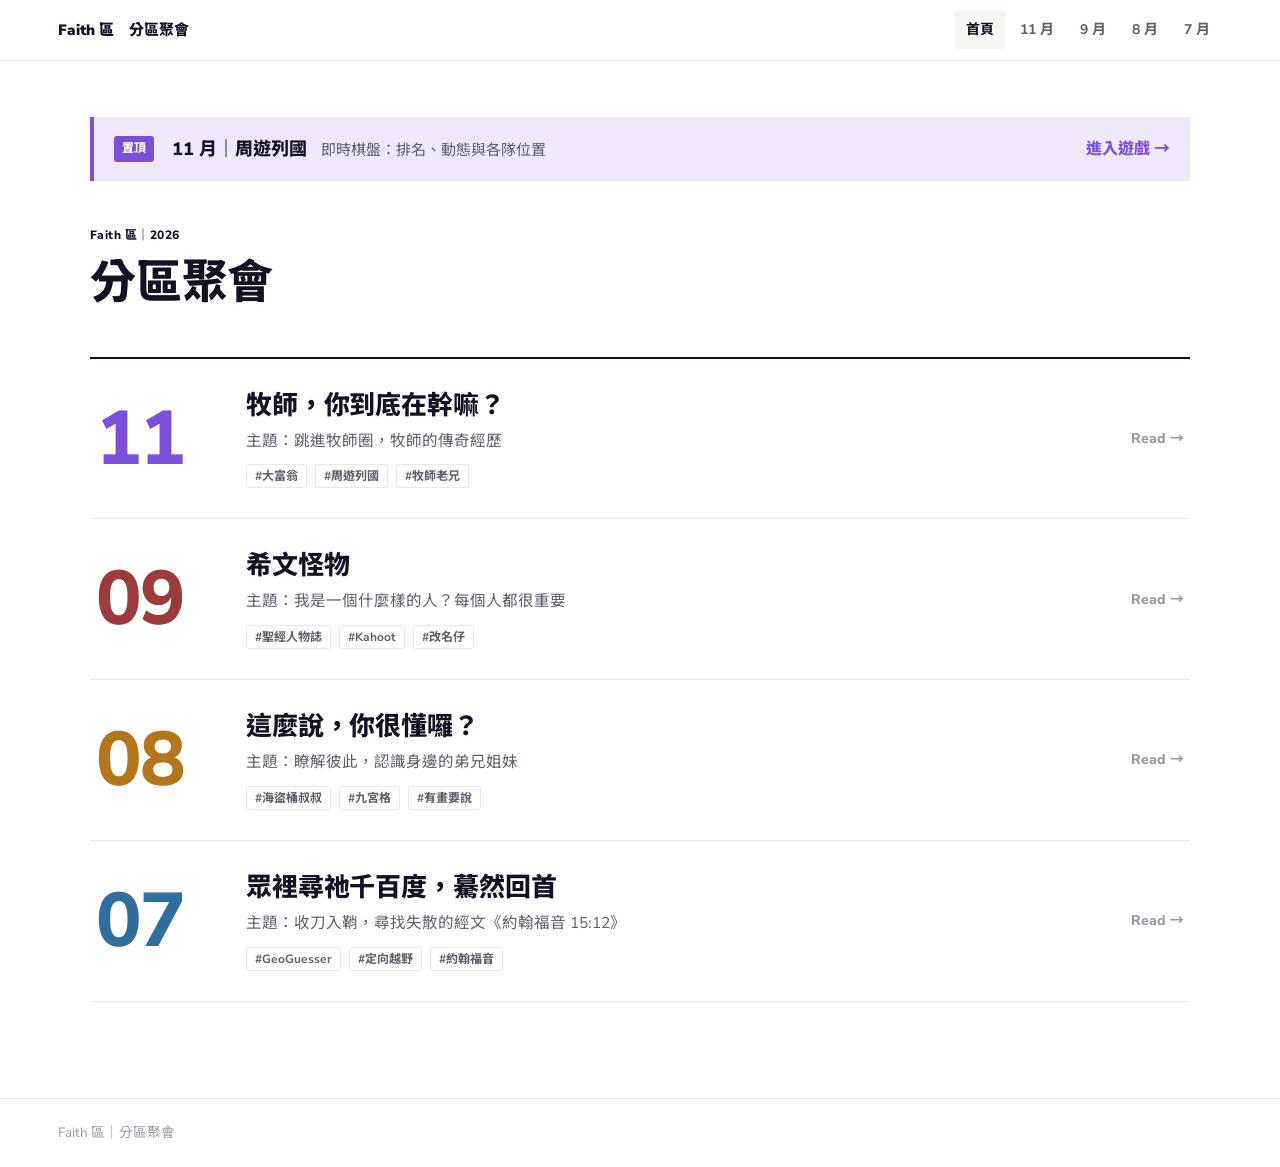
==== commit 434f7a9a: "Reorder nav, pinned game on home, editable copy via sheet, side nav back Co-Authored-By: Claude Opus" ====
--- a/index.html
+++ b/index.html
@@ -1,63 +1,53 @@
-<!doctype html>
+<!DOCTYPE html>
+
 <html lang="zh-Hant">
 <head>
-<meta charset="utf-8">
-<meta name="viewport" content="width=device-width,initial-scale=1,viewport-fit=cover">
+<meta charset="utf-8"/>
+<meta content="width=device-width,initial-scale=1,viewport-fit=cover" name="viewport"/>
 <title>Faith 區｜分區聚會</title>
-<meta name="description" content="Faith 區分區聚會 2026 年 7 月至 11 月的活動流程、題庫與規則。">
-<link rel="stylesheet" href="site.css?v=20261112000000">
-<link rel="stylesheet" href="home.css?v=20261112000000">
+<meta content="Faith 區分區聚會" name="description"/>
+<link href="site.css?v=20261113000000" rel="stylesheet"/>
+<link href="home.css?v=20261113000000" rel="stylesheet"/>
 </head>
 <body data-page="home">
-<div class="page">
-  <main class="main">
-    <p class="eyebrow">Faith 區｜2026</p>
-    <h1>分區聚會</h1>
-    <p class="lede">七月至十一月的活動紀錄。每場聚會的流程、規則與題庫整理成一頁，並附上十一月「周遊列國」的即時遊戲。</p>
-
-    <div class="months">
-      <a class="mrow" href="jul.html">
-        <div class="no c-jul">07</div>
-        <div><h2>世界探險 × 定向越野</h2><p class="sub">GeoGuessr 看圖猜國家，再以「尋找失散的約翰福音 15:12」進行定向越野。</p>
-          <div class="tags"><span class="tag">三組競賽</span><span class="tag">GeoGuessr</span><span class="tag">定向越野</span></div></div>
-        <div class="go">閱讀 →</div>
-      </a>
-      <a class="mrow" href="aug.html">
-        <div class="no c-aug">08</div>
-        <div><h2>了解彼此</h2><p class="sub">8 月 29 日分齡聚會：九宮格互動題庫、創作分享與小組守望。</p>
-          <div class="tags"><span class="tag">破冰</span><span class="tag">互動題庫</span><span class="tag">小組分享</span></div></div>
-        <div class="go">閱讀 →</div>
-      </a>
-      <a class="mrow" href="sep.html">
-        <div class="no c-sep">09</div>
-        <div><h2>希伯來文怪物：消失的名字</h2><p class="sub">以聖經人物的希伯來文名字為線索，思考「我是誰？我的存在留下了什麼？」</p>
-          <div class="tags"><span class="tag">尋字遊戲</span><span class="tag">小組討論</span><span class="tag">Kahoot</span></div></div>
-        <div class="go">閱讀 →</div>
-      </a>
-      <a class="mrow now" href="nov.html">
-        <div class="no c-nov">11</div>
-        <div><h2>周遊列國｜牧師，你到底在幹嘛？</h2><p class="sub">上半場以網站版大富翁搶佔 20 國，下半場與牧師進行「先猜、再公布」的問答。</p>
-          <div class="tags"><span class="tag">20 國</span><span class="tag">三隊競賽</span><span class="tag">即時棋盤</span></div></div>
-        <div class="go">閱讀 →</div>
-      </a>
-    </div>
-  </main>
-
-  <aside class="panel">
-    <div class="stick">
-      <div>
-        <div class="p-title c-nov">十一月　周遊列國</div>
-        <p style="font-weight:700;font-size:18px;line-height:1.6;margin-bottom:14px">聚會當天由此進入即時棋盤，查看排名、動態與各隊位置。</p>
-        <a class="btn" href="game.html" style="background:#7B4FD9;border-color:#7B4FD9">進入遊戲</a>
-      </div>
-      <div class="facts">
-        <div class="fact"><div class="big">20</div><span>國旗散布於場地各處</span></div>
-        <div class="fact"><div class="big">3</div><span>藍、黃、綠三隊競賽</span></div>
-        <div class="fact"><div class="big">25</div><span>分鐘，時間到自動結算</span></div>
-      </div>
-    </div>
-  </aside>
+<div class="page solo">
+<main class="main">
+<a class="pin" data-pin="" href="game.html">
+<span class="pin-tag" data-k="index.001">置頂</span>
+<span class="pin-body"><b data-k="index.002">11 月｜周遊列國</b><span data-k="index.003">即時棋盤：排名、動態與各隊位置</span></span>
+<span class="pin-go" data-k="index.004">進入遊戲 →</span>
+</a>
+<p class="eyebrow" data-k="index.005">Faith 區｜2026</p>
+<h1 data-k="index.006">分區聚會</h1>
+<div class="months">
+<a class="mrow" href="nov.html">
+<div class="no c-nov" data-k="index.007">11</div>
+<div><h2 data-k="index.008">牧師，你到底在幹嘛？</h2><p class="sub" data-k="index.009">主題：跳進牧師圈，牧師的傳奇經歷</p>
+<div class="tags"><span class="tag" data-k="index.010">#大富翁</span><span class="tag" data-k="index.011">#周遊列國</span><span class="tag" data-k="index.012">#牧師老兄</span></div></div>
+<div class="go" data-k="index.013">Read →</div>
+</a>
+<a class="mrow" href="sep.html">
+<div class="no c-sep" data-k="index.014">09</div>
+<div><h2 data-k="index.015">希文怪物</h2><p class="sub" data-k="index.016">主題：我是一個什麼樣的人？每個人都很重要</p>
+<div class="tags"><span class="tag" data-k="index.017">#聖經人物誌</span><span class="tag" data-k="index.018">#Kahoot</span><span class="tag" data-k="index.019">#改名仔</span></div></div>
+<div class="go" data-k="index.020">Read →</div>
+</a>
+<a class="mrow" href="aug.html">
+<div class="no c-aug" data-k="index.021">08</div>
+<div><h2 data-k="index.022">這麼說，你很懂囉？</h2><p class="sub" data-k="index.023">主題：瞭解彼此，認識身邊的弟兄姐妹</p>
+<div class="tags"><span class="tag" data-k="index.024">#海盜桶叔叔</span><span class="tag" data-k="index.025">#九宮格</span><span class="tag" data-k="index.026">#有畫要說</span></div></div>
+<div class="go" data-k="index.027">Read →</div>
+</a>
+<a class="mrow" href="jul.html">
+<div class="no c-jul" data-k="index.028">07</div>
+<div><h2 data-k="index.029">眾裡尋祂千百度，驀然回首</h2><p class="sub" data-k="index.030">主題：收刀入鞘，尋找失散的經文《約翰福音 15:12》</p>
+<div class="tags"><span class="tag" data-k="index.031">#GeoGuesser</span><span class="tag" data-k="index.032">#定向越野</span><span class="tag" data-k="index.033">#約翰福音</span></div></div>
+<div class="go" data-k="index.034">Read →</div>
+</a>
 </div>
-<script src="site.js?v=20261112000000"></script>
+</main>
+</div>
+<script src="config.js?v=20261113000000"></script>
+<script src="site.js?v=20261113000000"></script>
 </body>
 </html>
--- a/site.css
+++ b/site.css
@@ -100,3 +100,31 @@
 .hl.t1{background:linear-gradient(transparent 58%,rgba(227,184,79,.55) 58%);padding:0 2px}
 .hl.t2{background:linear-gradient(transparent 58%,rgba(107,170,130,.5) 58%);padding:0 2px}
 .panel .nt td:first-child{white-space:nowrap}
+
+/* 企劃書連結（試算表有填連結才顯示） */
+.plan{display:block;background:var(--accent);color:#fff;font-weight:800;text-decoration:none;padding:10px 16px;border-radius:4px}
+.plan:hover{color:#fff;filter:brightness(.92)}
+
+/* 左側目錄（寬螢幕） */
+.lidx{display:none}
+@media (min-width:1400px){
+  .page{grid-template-columns:minmax(220px,1fr) minmax(0,860px) 360px minmax(0,1fr)}
+  .lidx{display:grid;grid-column:1;grid-row:1;align-self:start;justify-self:end;position:sticky;top:84px;width:176px;margin:56px 32px 0 0;gap:2px}
+  .lidx a{display:grid;grid-template-columns:28px 1fr;align-items:baseline;padding:7px 0 7px 12px;border-left:2px solid var(--line);color:var(--faint);text-decoration:none;font-size:14px;line-height:1.4}
+  .lidx a .n{font-size:12px;font-weight:800;font-variant-numeric:tabular-nums}
+  .lidx a:hover{color:var(--ink)}
+  .lidx a.on{color:var(--ink);font-weight:800;border-left-color:var(--accent)}
+  .lidx a.on .n{color:var(--accent)}
+}
+
+/* 右側短線導覽 */
+.rail{position:fixed;right:18px;top:50%;transform:translateY(-50%);z-index:35;display:flex;flex-direction:column;align-items:flex-end;gap:9px;padding:10px 0 10px 18px}
+.rail button{display:block;width:16px;height:3px;border:0;padding:0;border-radius:2px;background:rgba(18,19,34,.18);cursor:pointer;transition:width .15s,background .15s}
+.rail button.on{width:24px;background:var(--accent)}
+.rail button:hover{background:var(--accent)}
+.rail-pop{position:absolute;right:40px;top:50%;transform:translateY(-50%);min-width:190px;max-width:280px;background:#fff;border:1px solid var(--line);border-radius:6px;box-shadow:0 14px 40px rgba(18,19,34,.14);padding:6px;opacity:0;visibility:hidden;transition:opacity .15s}
+.rail:hover .rail-pop,.rail:focus-within .rail-pop{opacity:1;visibility:visible}
+.rail-pop a{display:block;padding:6px 10px;border-radius:4px;font-size:13.5px;color:var(--muted);text-decoration:none;white-space:nowrap;overflow:hidden;text-overflow:ellipsis}
+.rail-pop a:hover{background:var(--bg-soft);color:var(--ink)}
+.rail-pop a.on{color:var(--ink);font-weight:800}
+@media (max-width:1199px){.rail{display:none}}
--- a/home.css
+++ b/home.css
@@ -9,11 +9,20 @@
 .mrow .tags{margin-top:10px;display:flex;gap:8px;flex-wrap:wrap}
 .mrow .go{font-size:14px;font-weight:800;color:var(--faint);white-space:nowrap;padding-right:6px}
 
-.facts{display:grid;gap:22px}
-.fact .big{font-size:56px;color:#7B4FD9}
-.fact span{display:block;color:var(--muted);font-size:14.5px;margin-top:4px}
 @media (max-width:640px){
   .mrow{grid-template-columns:1fr;gap:8px;padding:22px 0}
   .mrow .no{font-size:56px}
   .mrow .go{display:none}
 }
+
+.page.solo{grid-template-columns:minmax(28px,1fr) minmax(0,1100px) minmax(28px,1fr)}
+.page.solo .main{padding-right:0}
+.pin{display:flex;align-items:center;gap:18px;margin-bottom:44px;padding:16px 20px;background:#EFE8FB;color:var(--ink);text-decoration:none;border-left:4px solid #7B4FD9}
+.pin:hover{background:#E6DCF8;color:var(--ink)}
+.pin-tag{font-size:12px;font-weight:800;color:#fff;background:#7B4FD9;padding:2px 8px;border-radius:3px;white-space:nowrap}
+.pin-body{flex:1;display:flex;flex-wrap:wrap;align-items:baseline;gap:4px 14px}
+.pin-body b{font-size:18px;font-weight:800}
+.pin-body span{color:var(--muted);font-size:15px}
+.pin-go{font-weight:800;color:#7B4FD9;white-space:nowrap}
+.mrow .tags .tag{color:var(--muted);border-color:var(--line);font-weight:700}
+@media (max-width:640px){.pin{flex-wrap:wrap;gap:8px 12px}.pin-go{width:100%}}
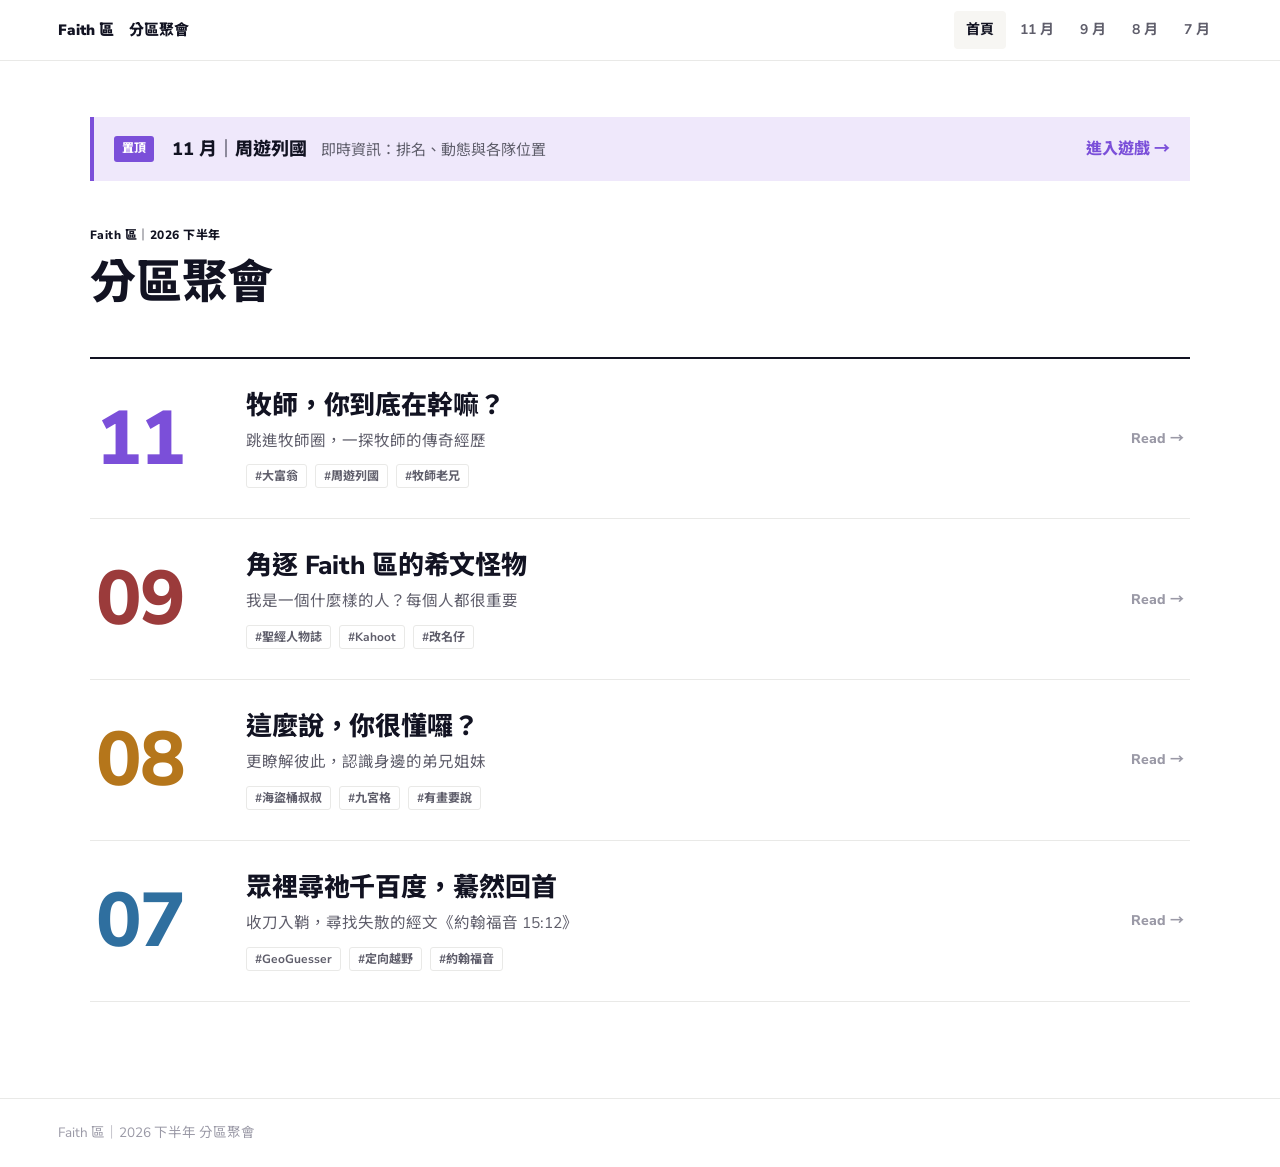
==== commit eb3c9dc3: "Apply copy edits from sheet (home, Nov), wording: 地圖/關主 Co-Authored-By: Claude Opus 5.5 <noreply@ant" ====
--- a/index.html
+++ b/index.html
@@ -14,33 +14,33 @@
 <main class="main">
 <a class="pin" data-pin="" href="game.html">
 <span class="pin-tag" data-k="index.001">置頂</span>
-<span class="pin-body"><b data-k="index.002">11 月｜周遊列國</b><span data-k="index.003">即時棋盤：排名、動態與各隊位置</span></span>
+<span class="pin-body"><b data-k="index.002">11 月｜周遊列國</b><span data-k="index.003">即時資訊：排名、動態與各隊位置</span></span>
 <span class="pin-go" data-k="index.004">進入遊戲 →</span>
 </a>
-<p class="eyebrow" data-k="index.005">Faith 區｜2026</p>
+<p class="eyebrow" data-k="index.005">Faith 區｜2026 下半年</p>
 <h1 data-k="index.006">分區聚會</h1>
 <div class="months">
 <a class="mrow" href="nov.html">
 <div class="no c-nov" data-k="index.007">11</div>
-<div><h2 data-k="index.008">牧師，你到底在幹嘛？</h2><p class="sub" data-k="index.009">主題：跳進牧師圈，牧師的傳奇經歷</p>
+<div><h2 data-k="index.008">牧師，你到底在幹嘛？</h2><p class="sub" data-k="index.009">跳進牧師圈，一探牧師的傳奇經歷</p>
 <div class="tags"><span class="tag" data-k="index.010">#大富翁</span><span class="tag" data-k="index.011">#周遊列國</span><span class="tag" data-k="index.012">#牧師老兄</span></div></div>
 <div class="go" data-k="index.013">Read →</div>
 </a>
 <a class="mrow" href="sep.html">
 <div class="no c-sep" data-k="index.014">09</div>
-<div><h2 data-k="index.015">希文怪物</h2><p class="sub" data-k="index.016">主題：我是一個什麼樣的人？每個人都很重要</p>
+<div><h2 data-k="index.015">角逐 Faith 區的希文怪物</h2><p class="sub" data-k="index.016">我是一個什麼樣的人？每個人都很重要</p>
 <div class="tags"><span class="tag" data-k="index.017">#聖經人物誌</span><span class="tag" data-k="index.018">#Kahoot</span><span class="tag" data-k="index.019">#改名仔</span></div></div>
 <div class="go" data-k="index.020">Read →</div>
 </a>
 <a class="mrow" href="aug.html">
 <div class="no c-aug" data-k="index.021">08</div>
-<div><h2 data-k="index.022">這麼說，你很懂囉？</h2><p class="sub" data-k="index.023">主題：瞭解彼此，認識身邊的弟兄姐妹</p>
+<div><h2 data-k="index.022">這麼說，你很懂囉？</h2><p class="sub" data-k="index.023">更瞭解彼此，認識身邊的弟兄姐妹</p>
 <div class="tags"><span class="tag" data-k="index.024">#海盜桶叔叔</span><span class="tag" data-k="index.025">#九宮格</span><span class="tag" data-k="index.026">#有畫要說</span></div></div>
 <div class="go" data-k="index.027">Read →</div>
 </a>
 <a class="mrow" href="jul.html">
 <div class="no c-jul" data-k="index.028">07</div>
-<div><h2 data-k="index.029">眾裡尋祂千百度，驀然回首</h2><p class="sub" data-k="index.030">主題：收刀入鞘，尋找失散的經文《約翰福音 15:12》</p>
+<div><h2 data-k="index.029">眾裡尋祂千百度，驀然回首</h2><p class="sub" data-k="index.030">收刀入鞘，尋找失散的經文《約翰福音 15:12》</p>
 <div class="tags"><span class="tag" data-k="index.031">#GeoGuesser</span><span class="tag" data-k="index.032">#定向越野</span><span class="tag" data-k="index.033">#約翰福音</span></div></div>
 <div class="go" data-k="index.034">Read →</div>
 </a>
